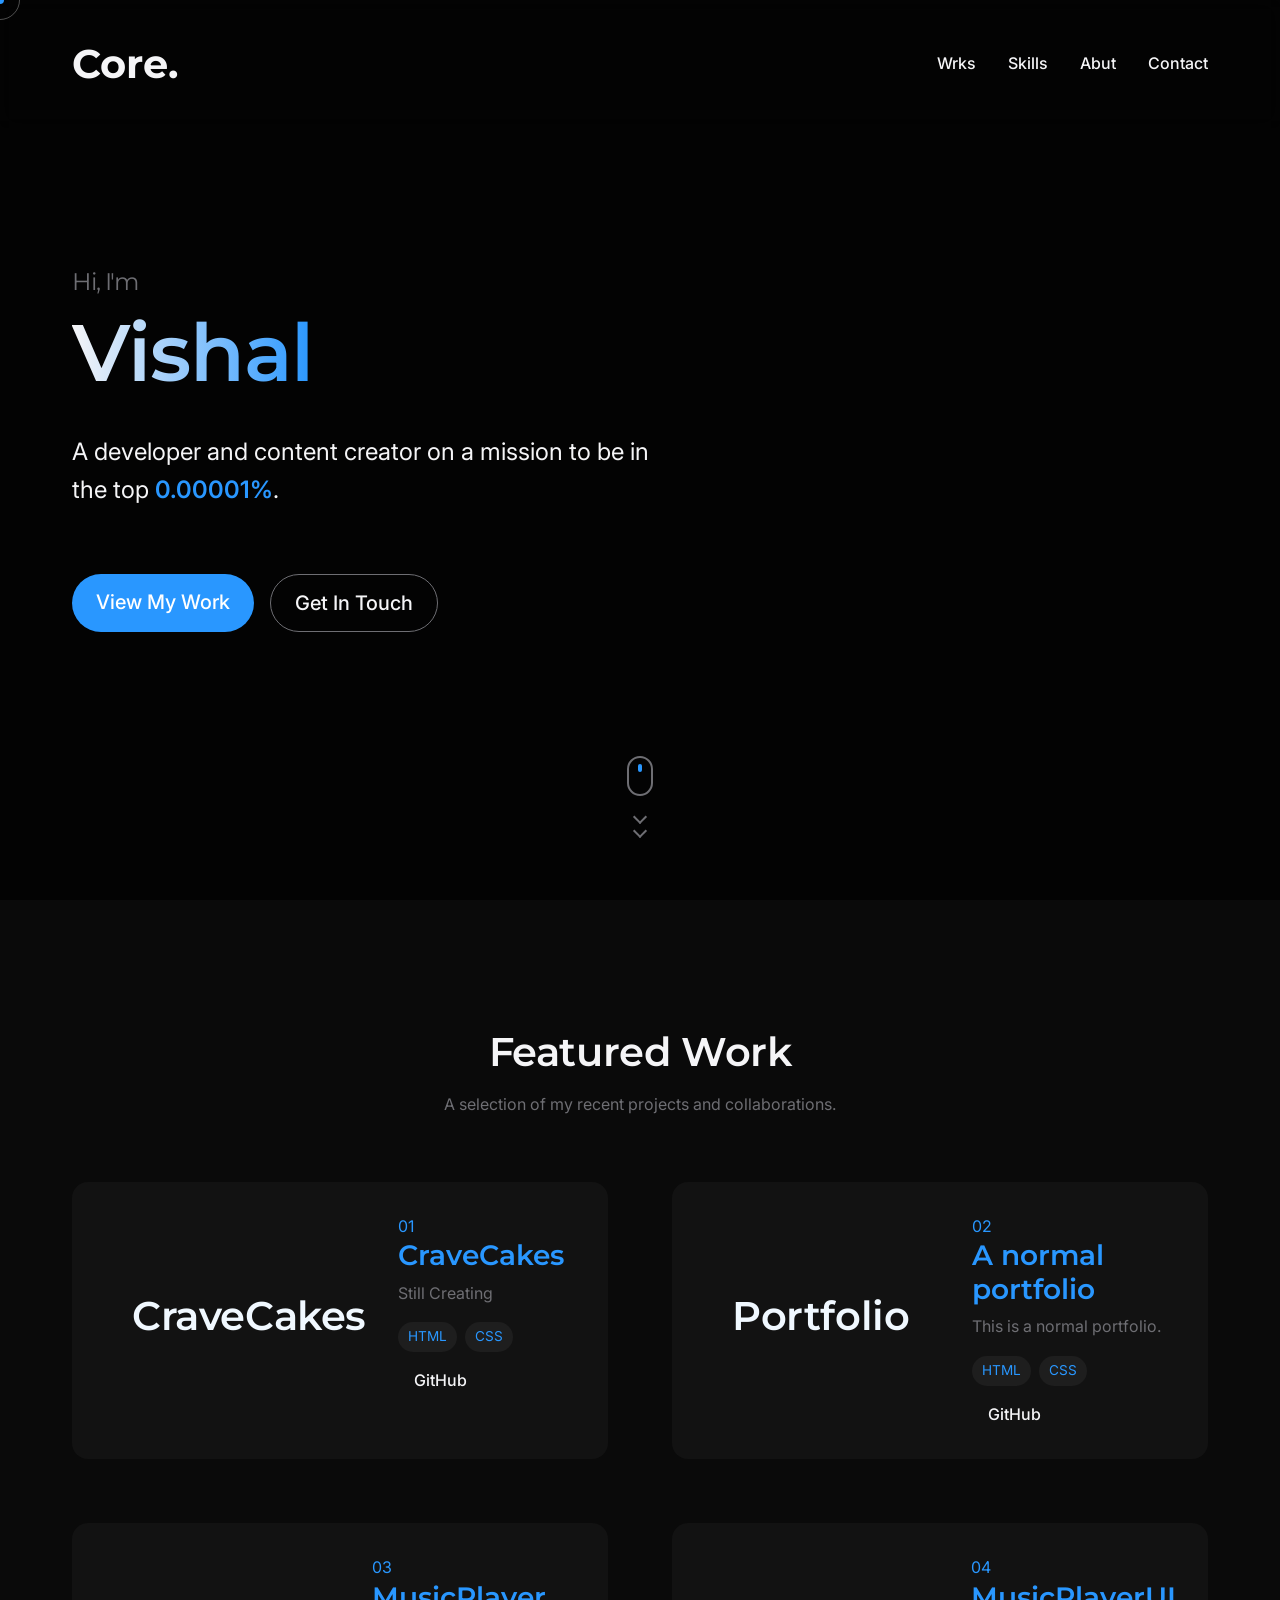
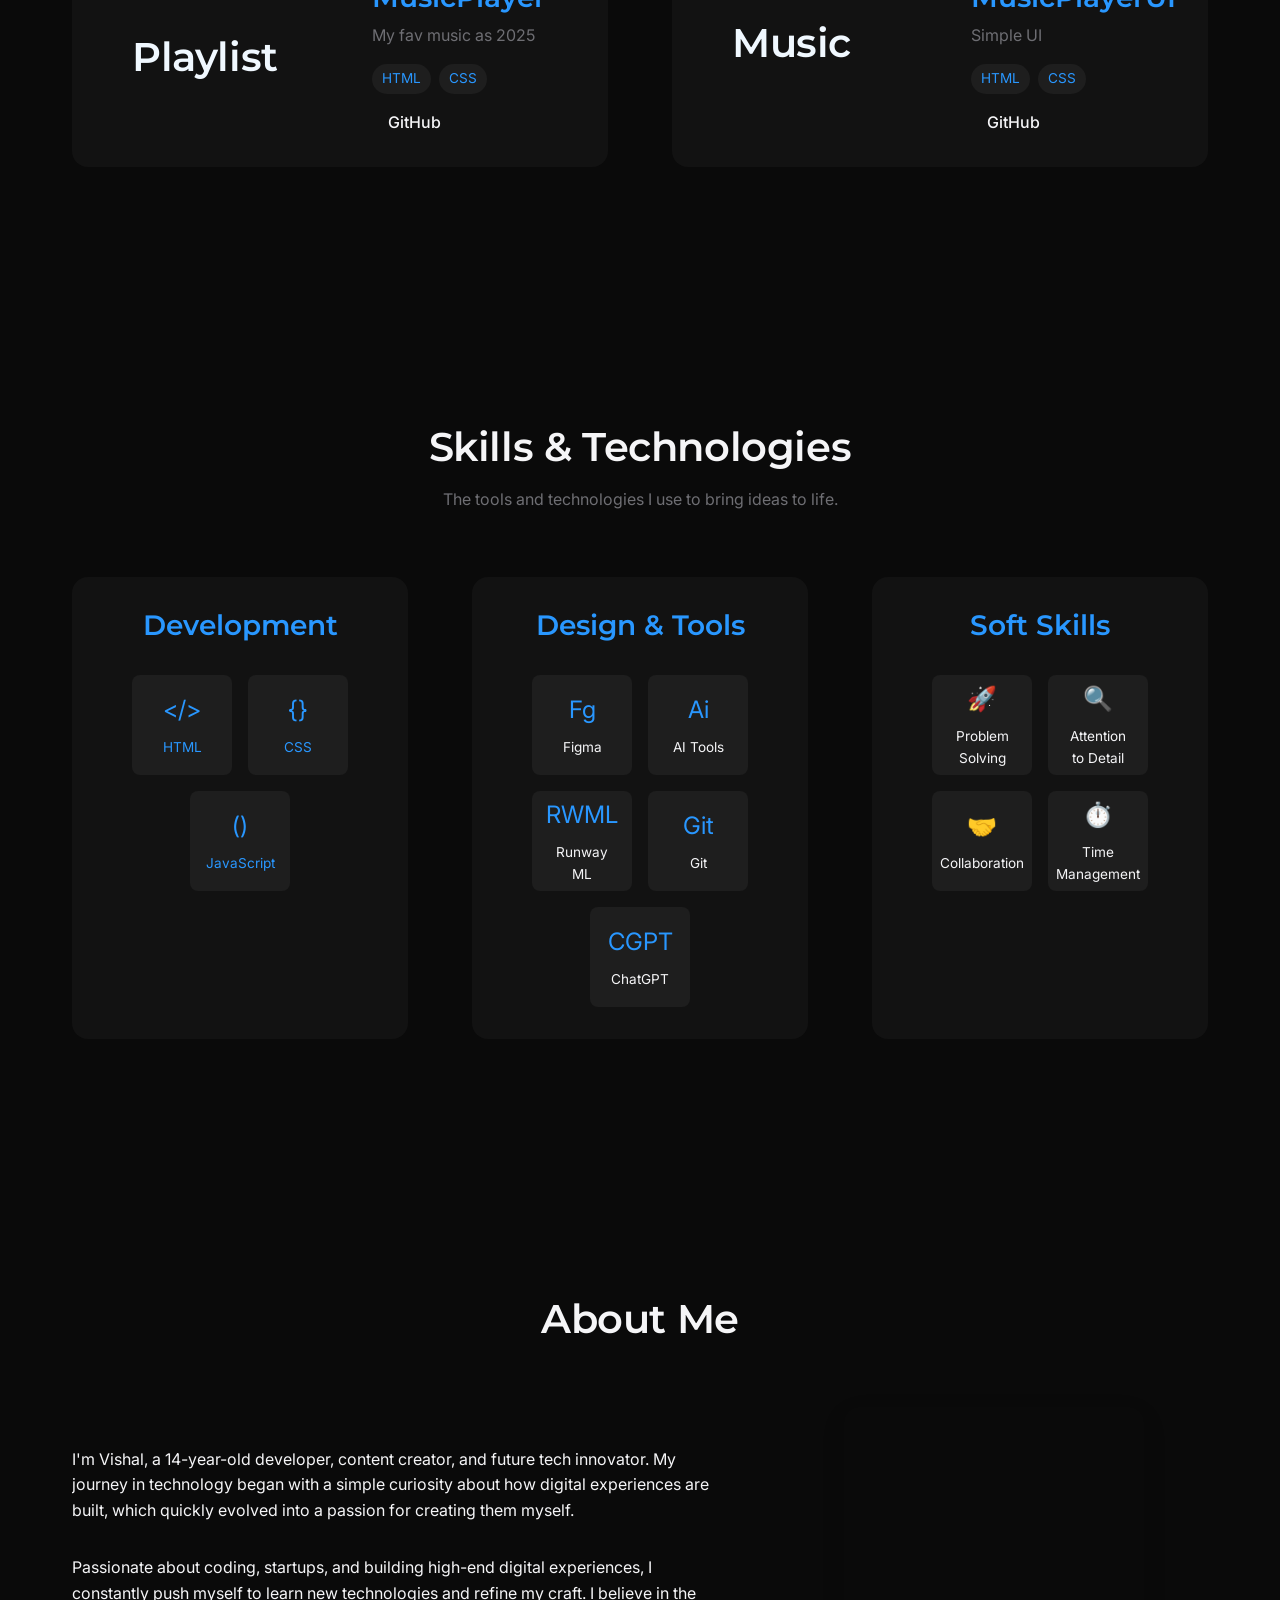
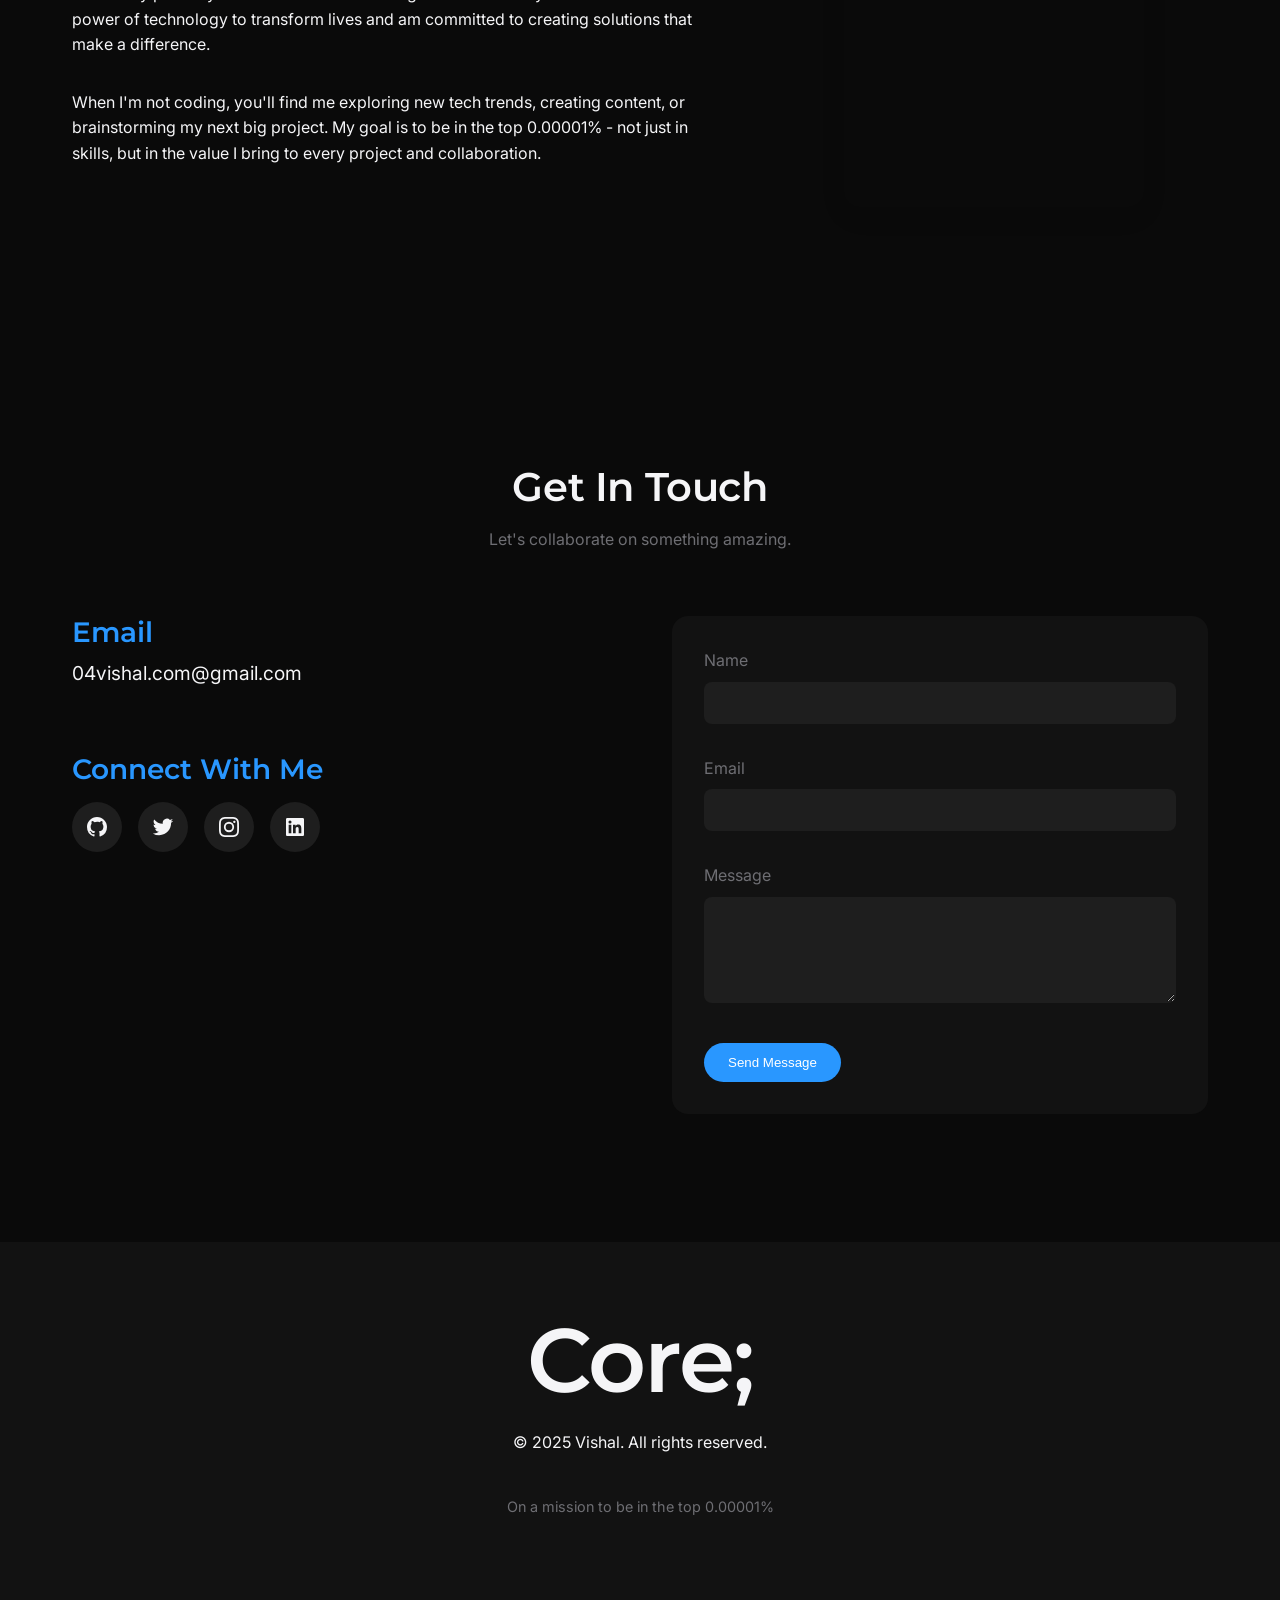
==== index.html @ c6ae05d7 "run it up" ====
<!DOCTYPE html>
<html lang="en">

<head>
    <meta charset="UTF-8">
    <meta name="viewport" content="width=device-width, initial-scale=1.0">
    <title>Vishal's Portfolio</title>
    <meta name="description"
        content="Portfolio of Vishal - Developer and Content Creator on a mission to be in the top 0.00001%">

    <!-- Fonts -->
    <link rel="preconnect" href="https://fonts.googleapis.com">
    <link rel="preconnect" href="https://fonts.gstatic.com" crossorigin>
    <link
        href="https://fonts.googleapis.com/css2?family=Inter:wght@300;400;500;600;700&family=Montserrat:wght@300;400;500;600;700&display=swap"
        rel="stylesheet">
    <!-- CSS -->
    <link rel="stylesheet" href="css/style.css">
    <link rel="stylesheet" href="css/animations.css">
    <!-- Favicon -->
    <link rel="icon" href="favicon.ico">
    <!-- icons -->
    <link href="https://cdn.jsdelivr.net/npm/remixicon@4.5.0/fonts/remixicon.css" rel="stylesheet" />
    <link href="https://cdn.jsdelivr.net/npm/remixicon@4.5.0/fonts/remixicon.css" rel="stylesheet" />
</head>

<body>
    <!-- Custom Cursor -->
    <div class="cursor-outer"></div>
    <div class="cursor-inner"></div>
    <!-- Navigation -->
    <nav class="navbar">
        <div class="container">
            <div class="logo">
                <a href="#hero" style="font-size: 40px;"><i class="ri-honor-of-kings-fill"></i>Core.</a>
            </div>
            <div class="nav-links">
                <ul>
                    <li><a href="#work" class="nav-link"><i class="ri-code-s-slash-line"></i>W<i class="ri-circle-line"></i>rks</a></li>
                    <li><a href="#skills" class="nav-link"><i class="ri-copper-coin-fill"></i>Skills</a></li>
                    <li><a href="#about" class="nav-link">Ab<i class="ri-emotion-happy-fill"></i>ut</a></li>
                    <li><a href="#contact" class="nav-link">Contact<i class="ri-arrow-left-up-line"></i></a></li>
                </ul>
            </div>
            <div class="menu-toggle">
                <div class="bar"></div>
                <div class="bar"></div>
            </div>
        </div>
    </nav>
    <!-- Mobile Menu -->
    <div class="mobile-menu">
        <ul>
            <li><a href="#work" class="mobile-link">Work</a></li>
            <li><a href="#skills" class="mobile-link">Skills</a></li>
            <li><a href="#about" class="mobile-link">About</a></li>
            <li><a href="#contact" class="mobile-link">Contact</a></li>
        </ul>
    </div>
    <main>
        <!-- Hero Section -->
        <section id="hero" class="hero-section">
            <div class="container">
                <div class="hero-content">

                    <h1 class="reveal-text">
                        <span class="greeting">Hi, I'm</span>
                        <span class="name">Vishal</span>
                    </h1>
                    <p class="hero-description reveal-text-delay">
                        A developer and content creator on a mission to be in the top <span
                            class="highlight">0.00001%</span>.
                    </p>
                    <div class="hero-cta reveal-text-delay-2">
                        <a href="#work" class="primary-btn">View My Work</a>
                        <a href="#contact" class="secondary-btn">Get In Touch</a>
                    </div>
                </div>
                <div class="scroll-indicator">
                    <div class="mouse">
                        <div class="wheel"></div>
                    </div>
                    <div class="arrow">
                        <span></span>
                        <span></span>
                    </div>
                </div>
            </div>
        </section>
        <!-- Work Section -->
        <section id="work" class="work-section">
            <div class="container">
                <div class="section-header">
                    <h2 class="reveal-text">Featured Work</h2>
                    <p class="section-description reveal-text-delay">A selection of my recent projects and
                        collaborations.</p>
                </div>
                <div class="projects-grid">
                    <!-- project 1 -->
                    <div class="project-card" data-project="1">
                        <a target="_blank" href="404">
                            <h2 style="align-items: center; margin-top: 110px; margin-left: 60px;color: aliceblue;">
                                CraveCakes</h2>
                            <div class="project-content">
                                <span class="project-number">01</span>
                                <h3 class="project-title">CraveCakes</h3>
                                <p class="project-description">Still Creating</p>
                                <div class="project-tech">
                                    <span>HTML</span>
                                    <span>CSS</span>

                                </div>
                                <div class="project-links">
                                    <a target="_blank" href="https://github.com/SparkCoreV?tab=repositories"
                                        class="project-link">GitHub</a>
                                </div>
                            </div>
                    </div>

                    <!-- Project 2 -->
                    <div class="project-card" data-project="2">
                        <a target="_blank" href="https://sparkcorev.github.io/">
                            <h2 style="align-items: center; margin-top: 110px; margin-left: 60px;color: aliceblue;">
                                Portfolio</h2>
                            <div class="project-content">
                                <span class="project-number">02</span>
                                <h3 class="project-title">A normal portfolio</h3>
                                <p class="project-description">This is a normal portfolio.</p>
                                <div class="project-tech">
                                    <span>HTML</span>
                                    <span>CSS</span>
                                </div>
                                <div class="project-links">
                                    <a target="_blank" href="https://github.com/SparkCoreV?tab=repositories"
                                        class="project-link">GitHub</a>
                                </div>
                            </div>
                    </div>

                    </a>
                    <!-- Project 3 -->

                    <div class="project-card" data-project="3">
                        <a target="_blank" href="https://sparkcorev.github.io/Playlist">
                            <h2 style="align-items: center; margin-top: 110px; margin-left: 60px;color: aliceblue;">
                                Playlist</h2>
                            <div class="project-content">
                                <span class="project-number">03</span>
                                <h3 class="project-title">MusicPlayer</h3>
                                <p class="project-description">My fav music as 2025</p>
                                <div class="project-tech">
                                    <span>HTML</span>
                                    <span>CSS</span>

                                </div>
                                <div class="project-links">
                                    <a target="_blank" href="https://github.com/SparkCoreV?tab=repositories"
                                        class="project-link">GitHub</a>
                                </div>
                            </div>
                    </div>
                    <!-- project 4 -->
                    <div class="project-card" data-project="4">
                        <a target="_blank" href="https://sparkcorev.github.io/playerUI/">
                            <h2 style="align-items: center; margin-top:96px; margin-left: 60px; color: aliceblue;">Music
                            </h2>

                            <div class="project-content">
                                <span class="project-number">04</span>
                                <h3 class="project-title">MusicPlayerUI</h3>
                                <p class="project-description">Simple UI</p>
                                <div class="project-tech">
                                    <span>HTML</span>
                                    <span>CSS</span>
                                </div>
                                <div class="project-links">
                                    <a target="_blank" href="https://github.com/SparkCoreV?tab=repositories"
                                        class="project-link">GitHub</a>
                                </div>
                            </div>
                    </div>

                    </a>

                </div>
            </div>
            </div>
        </section>
        <!-- Skills Section -->
        <section id="skills" class="skills-section">
            <div class="container">
                <div class="section-header">
                    <h2 class="reveal-text">Skills & Technologies</h2>
                    <p class="section-description reveal-text-delay">The tools and technologies I use to bring ideas to
                        life.</p>
                </div>
                <div class="skills-grid">
                    <div class="skill-category">
                        <h3>Development</h3>
                        <div class="skill-badges">
                            <a href="">
                                <div class="skill-badge">
                                    <span class="skill-icon">&#60;/&#62;</span>
                                    <span class="skill-name">HTML</span>
                                </div>
                            </a>
                            <a href="">
                                <div class="skill-badge">
                                    <span class="skill-icon">{}</span>
                                    <span class="skill-name">CSS</span>
                                </div>

                            </a>
                            <a href="">
                                <div class="skill-badge">
                                    <span class="skill-icon">()</span>
                                    <span class="skill-name">JavaScript</span>
                                </div>

                            </a>
                        </div>
                    </div>
                    <div class="skill-category">
                        <h3>Design & Tools</h3>
                        <div class="skill-badges">
                            <div class="skill-badge">
                                <span class="skill-icon">Fg</span>
                                <span class="skill-name">Figma</span>
                            </div>
                            <div class="skill-badge">
                                <span class="skill-icon">Ai</span>
                                <span class="skill-name">AI Tools</span>
                            </div>
                            <div class="skill-badge">
                                <span class="skill-icon">RWML</span>
                                <span class="skill-name">Runway ML</span>
                            </div>
                            <div class="skill-badge">
                                <span class="skill-icon">Git</span>
                                <span class="skill-name">Git</span>
                            </div>
                            <div class="skill-badge">
                                <span class="skill-icon">CGPT</span>
                                <span class="skill-name">ChatGPT</span>
                            </div>
                        </div>
                    </div>
                    <div class="skill-category">
                        <h3>Soft Skills</h3>
                        <div class="skill-badges">
                            <div class="skill-badge">
                                <span class="skill-icon">🚀</span>
                                <span class="skill-name">Problem Solving</span>
                            </div>
                            <div class="skill-badge">
                                <span class="skill-icon">🔍</span>
                                <span class="skill-name">Attention to Detail</span>
                            </div>
                            <div class="skill-badge">
                                <span class="skill-icon">🤝</span>
                                <span class="skill-name">Collaboration</span>
                            </div>
                            <div class="skill-badge">
                                <span class="skill-icon">⏱️</span>
                                <span class="skill-name">Time Management</span>
                            </div>
                        </div>
                    </div>
                </div>
            </div>
        </section>
        <!-- About Section -->
        <section id="about" class="about-section">
            <div class="container">
                <div class="section-header">
                    <h2 class="reveal-text">About Me</h2>
                </div>
                <div class="about-content">
                    <div class="about-text">

                        <p class="reveal-text-delay">
                            I'm Vishal, a 14-year-old developer, content creator, and future tech innovator. My journey
                            in technology began with a simple curiosity about how digital experiences are built, which
                            quickly evolved into a passion for creating them myself.
                        </p>
                        <p class="reveal-text-delay-2">
                            Passionate about coding, startups, and building high-end digital experiences, I constantly
                            push myself to learn new technologies and refine my craft. I believe in the power of
                            technology to transform lives and am committed to creating solutions that make a difference.
                        </p>
                        <p class="reveal-text-delay-3">
                            When I'm not coding, you'll find me exploring new tech trends, creating content, or
                            brainstorming my next big project. My goal is to be in the top 0.00001% - not just in
                            skills, but in the value I bring to every project and collaboration.
                        </p>
                    </div>
                    <div class="about-image">
                        <div class="image-frame">
                            <img src="" alt="">
                        </div>
                    </div>
                </div>
            </div>
        </section>
        <!-- Contact Section -->
        <section id="contact" class="contact-section">
            <div class="container">
                <div class="section-header">
                    <h2 class="reveal-text">Get In Touch</h2>
                    <p class="section-description reveal-text-delay">Let's collaborate on something amazing.</p>
                </div>

                <div class="contact-content">
                    <div class="contact-info">
                        <div class="contact-item reveal-text-delay">
                            <h3>Email</h3>
                            <a href="mailto:04vishal.com@gmail.com" class="contact-link">04vishal.com@gmail.com</a>
                        </div>
                        <div class="social-links">
                            <h3 class="reveal-text-delay">Connect With Me</h3>

                            <div class="social-icons reveal-text-delay-2">
                                <a href="https://github.com/SparkCoreV" class="social-icon" target="_blank"
                                    rel="noopener noreferrer">
                                    <svg xmlns="http://www.w3.org/2000/svg" viewBox="0 0 24 24" width="24" height="24">
                                        <path fill="none" d="M0 0h24v24H0z" />
                                        <path
                                            d="M12 2C6.475 2 2 6.475 2 12a9.994 9.994 0 0 0 6.838 9.488c.5.087.687-.213.687-.476 0-.237-.013-1.024-.013-1.862-2.512.463-3.162-.612-3.362-1.175-.113-.288-.6-1.175-1.025-1.413-.35-.187-.85-.65-.013-.662.788-.013 1.35.725 1.538 1.025.9 1.512 2.338 1.087 2.912.825.088-.65.35-1.087.638-1.337-2.225-.25-4.55-1.113-4.55-4.938 0-1.088.387-1.987 1.025-2.688-.1-.25-.45-1.275.1-2.65 0 0 .837-.262 2.75 1.026a9.28 9.28 0 0 1 2.5-.338c.85 0 1.7.112 2.5.337 1.912-1.3 2.75-1.024 2.75-1.024.55 1.375.2 2.4.1 2.65.637.7 1.025 1.587 1.025 2.687 0 3.838-2.337 4.688-4.562 4.938.362.312.675.912.675 1.85 0 1.337-.013 2.412-.013 2.75 0 .262.188.574.688.474A10.016 10.016 0 0 0 22 12c0-5.525-4.475-10-10-10z" />
                                    </svg>
                                </a>
                                <a href="https://twitter.com/VISHAL_45x" class="social-icon" target="_blank"
                                    rel="noopener noreferrer">
                                    <svg xmlns="http://www.w3.org/2000/svg" viewBox="0 0 24 24" width="24" height="24">
                                        <path fill="none" d="M0 0h24v24H0z" />
                                        <path
                                            d="M22.162 5.656a8.384 8.384 0 0 1-2.402.658A4.196 4.196 0 0 0 21.6 4c-.82.488-1.719.83-2.656 1.015a4.182 4.182 0 0 0-7.126 3.814 11.874 11.874 0 0 1-8.62-4.37 4.168 4.168 0 0 0-.566 2.103c0 1.45.738 2.731 1.86 3.481a4.168 4.168 0 0 1-1.894-.523v.052a4.185 4.185 0 0 0 3.355 4.101 4.21 4.21 0 0 1-1.89.072A4.185 4.185 0 0 0 7.97 16.65a8.394 8.394 0 0 1-6.191 1.732 11.83 11.83 0 0 0 6.41 1.88c7.693 0 11.9-6.373 11.9-11.9 0-.18-.005-.362-.013-.54a8.496 8.496 0 0 0 2.087-2.165z" />
                                    </svg>
                                </a>
                                <a href="https://instagram.com/..." class="social-icon" target="_blank"
                                    rel="noopener noreferrer">
                                    <svg xmlns="http://www.w3.org/2000/svg" viewBox="0 0 24 24" width="24" height="24">
                                        <path fill="none" d="M0 0h24v24H0z" />
                                        <path
                                            d="M12 2c2.717 0 3.056.01 4.122.06 1.065.05 1.79.217 2.428.465.66.254 1.216.598 1.772 1.153a4.908 4.908 0 0 1 1.153 1.772c.247.637.415 1.363.465 2.428.047 1.066.06 1.405.06 4.122 0 2.717-.01 3.056-.06 4.122-.05 1.065-.218 1.79-.465 2.428a4.883 4.883 0 0 1-1.153 1.772 4.915 4.915 0 0 1-1.772 1.153c-.637.247-1.363.415-2.428.465-1.066.047-1.405.06-4.122.06-2.717 0-3.056-.01-4.122-.06-1.065-.05-1.79-.218-2.428-.465a4.89 4.89 0 0 1-1.772-1.153 4.904 4.904 0 0 1-1.153-1.772c-.248-.637-.415-1.363-.465-2.428C2.013 15.056 2 14.717 2 12c0-2.717.01-3.056.06-4.122.05-1.066.217-1.79.465-2.428a4.88 4.88 0 0 1 1.153-1.772A4.897 4.897 0 0 1 5.45 2.525c.638-.248 1.362-.415 2.428-.465C8.944 2.013 9.283 2 12 2zm0 1.802c-2.67 0-2.986.01-4.04.059-.976.045-1.505.207-1.858.344-.466.182-.8.398-1.15.748-.35.35-.566.683-.748 1.15-.137.353-.3.882-.344 1.857-.048 1.055-.058 1.37-.058 4.04 0 2.67.01 2.986.058 4.04.045.976.207 1.504.344 1.857.182.466.399.8.748 1.15.35.35.684.566 1.15.748.353.137.882.3 1.857.344 1.054.048 1.37.058 4.04.058 2.67 0 2.987-.01 4.04-.058.976-.045 1.505-.207 1.858-.344.466-.182.8-.398 1.15-.748.35-.35.566-.683.748-1.15.137-.353.3-.882.344-1.857.048-1.055.058-1.37.058-4.04 0-2.67-.01-2.986-.058-4.04-.045-.976-.207-1.505-.344-1.858a3.097 3.097 0 0 0-.748-1.15 3.098 3.098 0 0 0-1.15-.748c-.353-.137-.882-.3-1.857-.344-1.054-.048-1.37-.058-4.04-.058zm0 3.063a5.135 5.135 0 1 1 0 10.27 5.135 5.135 0 0 1 0-10.27zm0 8.468a3.333 3.333 0 1 0 0-6.666 3.333 3.333 0 0 0 0 6.666zm6.538-8.469a1.2 1.2 0 1 1-2.4 0 1.2 1.2 0 0 1 2.4 0z" />
                                    </svg>
                                </a>
                                <a href="https://linkedin.com/in/sparkcorev" class="social-icon" target="_blank"
                                    rel="noopener noreferrer">
                                    <svg xmlns="http://www.w3.org/2000/svg" viewBox="0 0 24 24" width="24" height="24">
                                        <path fill="none" d="M0 0h24v24H0z" />
                                        <path
                                            d="M18.335 18.339H15.67v-4.177c0-.996-.02-2.278-1.39-2.278-1.389 0-1.601 1.084-1.601 2.205v4.25h-2.666V9.75h2.56v1.17h.035c.358-.674 1.228-1.387 2.528-1.387 2.7 0 3.2 1.778 3.2 4.091v4.715zM7.003 8.575a1.546 1.546 0 0 1-1.548-1.549 1.548 1.548 0 1 1 1.547 1.549zm1.336 9.764H5.666V9.75H8.34v8.589zM19.67 3H4.329C3.593 3 3 3.58 3 4.297v15.406C3 20.42 3.594 21 4.328 21h15.338C20.4 21 21 20.42 21 19.703V4.297C21 3.58 20.4 3 19.666 3h.003z" />
                                    </svg>
                                    
                                    
                                </a>
                            </div>
                        </div>
                    </div>

                    <div class="contact-form-container">
                        <form class="contact-form reveal-text-delay-2">
                            <div class="form-group">
                                <label for="name">Name</label>
                                <input type="text" id="name" name="name" required>
                            </div>
                            <div class="form-group">
                                <label for="email">Email</label>
                                <input type="email" id="email" name="email" required>
                            </div>
                            <div class="form-group">
                                <label for="message">Message</label>
                                <textarea id="message" name="message" rows="5" required></textarea>
                            </div>
                            <button type="submit" class="submit-btn">Send Message</button>
                        </form>
                    </div>
                </div>
            </div>
        </section>
    </main>
    <footer class="footer">
        <h1 style="font-size: 90px; text-align: center;">Core;<i class="ri-terminal-box-fill"></i></h1>
        <div class="container">
            <div class="footer-content">
                <p>&copy; 2025 Vishal. All rights reserved.</p>
                <p class="footer-tagline">On a mission to be in the top 0.00001%</p>
            </div>
        </div>
    </footer>
    <!-- JavaScript -->
    <script src="js/cursor.js"></script>
    <script src="js/main.js"></script>
</body>

</html>
---- css/style.css ----
:root {
    /* Colors */
    --color-background: #0a0a0a;
    --color-surface: #121212;
    --color-surface-variant: #1e1e1e;
    --color-primary: #f5f5f7;
    --color-secondary: #6e6e73;
    --color-accent: #2997ff;
    --color-accent-variant: #147ce5;
    --color-success: #28cd41;
    --color-error: #ff453a;

    /* Typography */
    --font-primary: 'Inter', -apple-system, BlinkMacSystemFont, 'Segoe UI', Roboto, sans-serif;
    --font-secondary: 'Montserrat', -apple-system, BlinkMacSystemFont, 'Segoe UI', Roboto, sans-serif;

    /* Spacing */
    --spacing-xs: 0.5rem;
    --spacing-sm: 1rem;
    --spacing-md: 2rem;
    --spacing-lg: 4rem;
    --spacing-xl: 8rem;

    /* Border Radius */
    --radius-sm: 4px;
    --radius-md: 8px;
    --radius-lg: 16px;
    --radius-full: 9999px;

    /* Transitions */
    --transition-fast: 0.2s ease;
    --transition-normal: 0.3s ease;
    --transition-slow: 0.5s ease;

    /* Shadows */
    --shadow-sm: 0 2px 8px rgba(0, 0, 0, 0.1);
    --shadow-md: 0 4px 16px rgba(0, 0, 0, 0.1);
    --shadow-lg: 0 8px 24px rgba(0, 0, 0, 0.1);

    /* Z-index layers */
    --z-navbar: 100;
    --z-mobile-menu: 90;
    --z-cursor: 1000;
}

/* Reset & Base Styles */
*,
*::before,
*::after {
    box-sizing: border-box;
    margin: 0;
    padding: 0;
}

html {
    font-size: 16px;
    scroll-behavior: smooth;
    scrollbar-width: thin;
    scrollbar-color: var(--color-secondary) var(--color-background);
}

body {
    font-family: var(--font-primary);
    background-color: var(--color-background);
    color: var(--color-primary);
    line-height: 1.6;
    overflow-x: hidden;
    cursor: none;
    /* Hide default cursor for custom cursor */
}

/* For browsers that support it */
::-webkit-scrollbar {
    width: 8px;
}

::-webkit-scrollbar-track {
    background: var(--color-background);
}

::-webkit-scrollbar-thumb {
    background: var(--color-secondary);
    border-radius: var(--radius-full);
}

::-webkit-scrollbar-thumb:hover {
    background: var(--color-accent);
}

/* Typography */
h1,
h2,
h3,
h4,
h5,
h6 {
    font-family: var(--font-secondary);
    font-weight: 600;
    line-height: 1.2;
    margin-bottom: var(--spacing-sm);
}

h1 {
    font-size: 3.5rem;
    letter-spacing: -0.02em;
}

h2 {
    font-size: 2.5rem;
    letter-spacing: -0.01em;
}

h3 {
    font-size: 1.75rem;
}

p {
    margin-bottom: var(--spacing-md);
}

a {
    color: var(--color-accent);
    text-decoration: none;
    transition: color var(--transition-fast);
}

a:hover {
    color: var(--color-accent-variant);
}

/* Container */
.container {
    width: 100%;
    max-width: 1200px;
    margin: 0 auto;
    padding: 0 var(--spacing-md);
}

/* Custom Cursor */
.cursor-outer,
.cursor-inner {
    position: fixed;
    border-radius: 50%;
    pointer-events: none;
    transform: translate(-50%, -50%);
    z-index: var(--z-cursor);
    transition: width 0.2s, height 0.2s, background-color 0.2s;
}

.cursor-outer {
    width: 40px;
    height: 40px;
    border: 1px solid rgba(255, 255, 255, 0.3);
    transition: transform 0.1s;
}

.cursor-inner {
    width: 8px;
    height: 8px;
    background-color: var(--color-accent);
    transition: transform 0.1s, width 0.2s, height 0.2s;
}

/* Cursor hover state */
.cursor-hover .cursor-outer {
    width: 60px;
    height: 60px;
    border-color: var(--color-accent);
    background-color: rgba(41, 151, 255, 0.1);
}

.cursor-hover .cursor-inner {
    width: 12px;
    height: 12px;
}

/* Navigation */
.navbar {
    position: fixed;
    top: 0;
    left: 0;
    width: 100%;
    padding: var(--spacing-md) 0;
    z-index: var(--z-navbar);
    transition: background-color var(--transition-normal), padding var(--transition-normal);
    backdrop-filter: blur(10px);
    -webkit-backdrop-filter: blur(10px);
}

.navbar.scrolled {
    background-color: rgba(10, 10, 10, 0.8);
    padding: var(--spacing-sm) 0;
}

.navbar .container {
    display: flex;
    justify-content: space-between;
    align-items: center;
}

.logo a {
    font-family: var(--font-secondary);
    font-size: 2rem;
    font-weight: 700;
    color: var(--color-primary);
}

.nav-links ul {
    display: flex;
    list-style: none;
    gap: var(--spacing-md);
}

.nav-link {
    color: var(--color-primary);
    font-weight: 500;
    position: relative;
    padding: 0.5rem 0;
}

.nav-link::after {
    content: '';
    position: absolute;
    bottom: 0;
    left: 0;
    width: 0;
    height: 2px;
    background-color: var(--color-accent);
    transition: width var(--transition-normal);
}

.nav-link:hover::after,
.nav-link.active::after {
    width: 100%;
}

.menu-toggle {
    display: none;
    flex-direction: column;
    gap: 6px;
    cursor: pointer;
}

.menu-toggle .bar {
    width: 28px;
    height: 2px;
    background-color: var(--color-primary);
    transition: transform var(--transition-normal), opacity var(--transition-normal);
}

.mobile-menu {
    position: fixed;
    top: 0;
    left: 0;
    width: 100%;
    height: 100vh;
    background-color: var(--color-surface);
    z-index: var(--z-mobile-menu);
    display: flex;
    justify-content: center;
    align-items: center;
    transform: translateY(-100%);
    transition: transform var(--transition-normal);
}

.mobile-menu.active {
    transform: translateY(0);
}

.mobile-menu ul {
    list-style: none;
    text-align: center;
}

.mobile-menu li {
    margin-bottom: var(--spacing-md);
}

.mobile-link {
    font-size: 2rem;
    font-weight: 600;
    color: var(--color-primary);
    transition: color var(--transition-normal);
}

.mobile-link:hover {
    color: var(--color-accent);
}

/* Hero Section */
.hero-section {
    min-height: 100vh;
    display: flex;
    align-items: center;
    position: relative;
    background-color: #030303;
    /* padding: var(--spacing-xl) 0; */
}

.hero-content {
    max-width: 900px;

}

.hero-content h1 {
    margin-bottom: var(--spacing-md);
}

.greeting {
    display: block;
    font-size: 1.5rem;
    font-weight: 400;
    color: var(--color-secondary);
    margin-bottom: var(--spacing-xs);
}

.name {
    font-size: 5rem;
    background: linear-gradient(90deg, var(--color-primary) 0%, var(--color-accent) 100%);
    -webkit-background-clip: text;
    -webkit-text-fill-color: transparent;
    background-clip: text;
    text-emphasis-color: transparent;
}

.hero-description {
    font-size: 1.5rem;
    max-width: 600px;
    margin-bottom: var(--spacing-lg);
}

.highlight {
    color: var(--color-accent);
    font-weight: 600;
}

.hero-cta {
    display: flex;
    gap: var(--spacing-sm);
}

.primary-btn,
.secondary-btn {
    padding: 0.75rem 1.5rem;
    border-radius: var(--radius-full);
    font-weight: 500;
    transition: all var(--transition-normal);
}

.primary-btn {
    background-color: var(--color-accent);
    color: #fff;
}

.primary-btn:hover {
    background-color: var(--color-accent-variant);
    color: #fff;
    transform: translateY(-2px);
    box-shadow: 0 4px 12px rgba(41, 151, 255, 0.3);
}

.secondary-btn {
    background-color: transparent;
    color: var(--color-primary);
    border: 1px solid var(--color-secondary);
}

.secondary-btn:hover {
    border-color: var(--color-accent);
    color: var(--color-accent);
    transform: translateY(-2px);
}

.scroll-indicator {
    position: absolute;
    bottom: var(--spacing-lg);
    left: 50%;
    transform: translateX(-50%);
    display: flex;
    flex-direction: column;
    align-items: center;
    gap: var(--spacing-sm);
}

.mouse {
    width: 26px;
    height: 40px;
    border: 2px solid var(--color-secondary);
    border-radius: var(--radius-full);
    position: relative;
}

.wheel {
    width: 4px;
    height: 8px;
    background-color: var(--color-accent);
    border-radius: var(--radius-full);
    position: absolute;
    top: 6px;
    left: 50%;
    transform: translateX(-50%);
    animation: scroll 1.5s infinite;
}

.arrow {
    display: flex;
    flex-direction: column;
    align-items: center;
    gap: 4px;
}

.arrow span {
    display: block;
    width: 10px;
    height: 10px;
    border-bottom: 2px solid var(--color-secondary);
    border-right: 2px solid var(--color-secondary);
    transform: rotate(45deg);
    animation: arrow 1.5s infinite;
}

.arrow span:nth-child(2) {
    animation-delay: 0.2s;
}

@keyframes scroll {
    0% {
        opacity: 1;
        transform: translateX(-50%) translateY(0);
    }

    100% {
        opacity: 0;
        transform: translateX(-50%) translateY(15px);
    }
}

@keyframes arrow {
    0% {
        opacity: 0;
    }

    50% {
        opacity: 1;
    }

    100% {
        opacity: 0;
    }
}

/* Section Styles */
section {
    padding: var(--spacing-xl) 0;
}

.section-header {
    text-align: center;
    margin-bottom: var(--spacing-lg);
}

.section-description {
    color: var(--color-secondary);
    max-width: 600px;
    margin: 0 auto;
}

/* Work Section */
.projects-grid {
    display: grid;
    grid-template-columns: 1fr;
    gap: var(--spacing-lg);
}

.project-card {
    background-color: var(--color-surface);
    border-radius: var(--radius-lg);
    overflow: hidden;
    display: grid;
    grid-template-columns: 1fr;
    transition: transform var(--transition-normal), box-shadow var(--transition-normal);
}

.project-card:hover {
    transform: translateY(-8px);
    box-shadow: var(--shadow-lg);
}

.project-content {
    padding: var(--spacing-md);
}

.project-title {
    margin-bottom: var(--spacing-xs);
}

.project-description {
    color: var(--color-secondary);
    margin-bottom: var(--spacing-sm);
}

.project-tech {
    display: flex;
    flex-wrap: wrap;
    gap: 8px;
    margin-bottom: var(--spacing-sm);
}

.project-tech span {
    background-color: var(--color-surface-variant);
    color: var(--color-accent);
    padding: 4px 10px;
    border-radius: var(--radius-full);
    font-size: 0.85rem;
}

.project-links {
    display: flex;
    gap: var(--spacing-sm);
}

.project-link {
    color: var(--color-primary);
    font-weight: 500;
    position: relative;
}

.project-link::after {
    content: '';
    position: absolute;
    bottom: -2px;
    left: 0;
    width: 0;
    height: 1px;
    background-color: var(--color-accent);
    transition: width var(--transition-normal);
}

.project-link:hover::after {
    width: 100%;
}

.project-image {
    width: 100%;
    height: 250px;
    overflow: hidden;
}

.image-placeholder {
    width: 100%;
    height: 100%;
    background-color: var(--color-surface-variant);
    background-image: linear-gradient(45deg, var(--color-surface) 25%, transparent 25%, transparent 75%, var(--color-surface) 75%, var(--color-surface)),
        linear-gradient(45deg, var(--color-surface) 25%, transparent 25%, transparent 75%, var(--color-surface) 75%, var(--color-surface));
    background-size: 20px 20px;
    background-position: 0 0, 10px 10px;
}

/* Skills Section */
.skills-grid {
    display: grid;
    grid-template-columns: repeat(auto-fit, minmax(300px, 1fr));
    gap: var(--spacing-lg);
}

.skill-category {
    background-color: var(--color-surface);
    border-radius: var(--radius-lg);
    padding: var(--spacing-md);
    transition: transform var(--transition-normal);
}

.skill-category:hover {
    transform: translateY(-5px);
}

.skill-category h3 {
    margin-bottom: var(--spacing-md);
    color: var(--color-accent);
    text-align: center;
}

.skill-badges {
    display: flex;
    flex-wrap: wrap;
    gap: var(--spacing-sm);
    justify-content: center;
}

.skill-badge {
    display: flex;
    flex-direction: column;
    align-items: center;
    gap: 8px;
    padding: var(--spacing-sm);
    border-radius: var(--radius-md);
    background-color: var(--color-surface-variant);
    transition: transform var(--transition-fast), background-color var(--transition-fast);
    width: 100px;
    height: 100px;
    justify-content: center;
}

.skill-badge:hover {
    transform: translateY(-3px);
    background-color: rgba(41, 151, 255, 0.1);
}

.skill-icon {
    font-size: 1.5rem;
    color: var(--color-accent);
}

.skill-name {
    font-size: 0.85rem;
    text-align: center;
}

/* About Section */
.about-content {
    display: grid;
    grid-template-columns: 3fr 2fr;
    gap: var(--spacing-lg);
    align-items: center;
}

.about-text p:last-child {
    margin-bottom: 0;
}

.about-image {
    display: flex;
    justify-content: center;
}

.image-frame {
    width: 300px;
    height: 400px;
    border-radius: var(--radius-lg);
    overflow: hidden;
    position: relative;
    box-shadow: var(--shadow-lg);
}

/* Contact Section */
.contact-content {
    display: grid;
    grid-template-columns: 1fr 1fr;
    gap: var(--spacing-lg);
}

.contact-item {
    margin-bottom: var(--spacing-lg);
}

.contact-item h3 {
    margin-bottom: var(--spacing-xs);
    color: var(--color-accent);
}

.contact-link {
    color: var(--color-primary);
    font-size: 1.2rem;
}

.social-links h3 {
    margin-bottom: var(--spacing-sm);
    color: var(--color-accent);
}

.social-icons {
    display: flex;
    gap: var(--spacing-sm);
}

.social-icon {
    display: flex;
    align-items: center;
    justify-content: center;
    width: 50px;
    height: 50px;
    border-radius: 50%;
    background-color: var(--color-surface-variant);
    transition: all var(--transition-normal);
}

.social-icon svg {
    width: 24px;
    height: 24px;
    fill: var(--color-primary);
    transition: fill var(--transition-normal);
}

.social-icon:hover {
    background-color: var(--color-accent);
    transform: translateY(-5px);
    box-shadow: 0 5px 15px rgba(41, 151, 255, 0.3);
}

.social-icon:hover svg {
    fill: #fff;
}

.contact-form {
    background-color: var(--color-surface);
    padding: var(--spacing-md);
    border-radius: var(--radius-lg);
}

.form-group {
    margin-bottom: var(--spacing-md);
}

.form-group label {
    display: block;
    margin-bottom: var(--spacing-xs);
    color: var(--color-secondary);
}

.form-group input,
.form-group textarea {
    width: 100%;
    padding: 12px;
    background-color: var(--color-surface-variant);
    border: 1px solid transparent;
    border-radius: var(--radius-md);
    color: var(--color-primary);
    font-family: var(--font-primary);
    transition: border-color var(--transition-fast);
}

.form-group input:focus,
.form-group textarea:focus {
    outline: none;
    border-color: var(--color-accent);
}

.submit-btn {
    background-color: var(--color-accent);
    color: #fff;
    border: none;
    padding: 12px 24px;
    border-radius: var(--radius-full);
    font-weight: 500;
    cursor: pointer;
    transition: all var(--transition-normal);
}

.submit-btn:hover {
    background-color: var(--color-accent-variant);
    transform: translateY(-2px);
    box-shadow: 0 4px 12px rgba(41, 151, 255, 0.3);
}

/* Footer */
.footer {
    padding: var(--spacing-lg) 0;
    background-color: var(--color-surface);
    text-align: center;
}

.footer-content {
    display: flex;
    flex-direction: column;
    gap: var(--spacing-xs);
}

.footer-tagline {
    color: var(--color-secondary);
    font-size: 0.9rem;
}

/* Responsive Styles */
@media (min-width: 768px) {
    .projects-grid {
        grid-template-columns: repeat(2, 1fr);
    }

    .project-card {
        grid-template-columns: 1fr 1fr;
    }

    .project-card:nth-child(even) .project-content {
        order: 2;
    }

    .project-image {
        height: 100%;
    }
}

@media (max-width: 991px) {
    h1 {
        font-size: 3rem;
    }

    .name {
        font-size: 4rem;
    }

    .about-content,
    .contact-content {
        grid-template-columns: 1fr;
    }

    .about-image {
        order: -1;
        margin-bottom: var(--spacing-md);
    }
}

@media (max-width: 767px) {
    html {
        font-size: 14px;
    }

    .nav-links {
        display: none;
    }

    .menu-toggle {
        display: flex;
    }

    .menu-toggle.active .bar:nth-child(1) {
        transform: translateY(8px) rotate(45deg);
    }

    .menu-toggle.active .bar:nth-child(2) {
        transform: rotate(-45deg);
    }

    .hero-cta {
        flex-direction: column;
    }

    .primary-btn,
    .secondary-btn {
        width: 100%;
        text-align: center;
    }

    .projects-grid {
        grid-template-columns: 1fr;
    }

    .skills-grid {
        grid-template-columns: 1fr;
    }
}

@media (max-width: 480px) {
    section {
        padding: var(--spacing-lg) 0;
    }

    .name {
        font-size: 3rem;
    }

    .hero-description {
        font-size: 1.2rem;
    }

    .image-frame {
        width: 250px;
        height: 350px;
    }
}

::selection {
    color: #ffffff;
    background-color: transparent;
    /* background: transparent; */
    color: rgb(255, 255, 255);
    text-decoration: line-through;
    /* text-shadow: 0 0 5px #040604; */
}

#hero {
    font: 900;
    font-size: 20px;
}
---- css/animations.css ----
/* Text Reveal Animation */
.reveal-text {
    position: relative;
    overflow: hidden;
    opacity: 0;
    transform: translateY(20px);
    animation: revealText 0.8s ease forwards;
}

.reveal-text-delay {
    position: relative;
    overflow: hidden;
    opacity: 0;
    transform: translateY(20px);
    animation: revealText 0.8s ease forwards;
    animation-delay: 0.3s;
}

.reveal-text-delay-2 {
    position: relative;
    overflow: hidden;
    opacity: 0;
    transform: translateY(20px);
    animation: revealText 0.8s ease forwards;
    animation-delay: 0.6s;
}

.reveal-text-delay-3 {
    position: relative;
    overflow: hidden;
    opacity: 0;
    transform: translateY(20px);
    animation: revealText 0.8s ease forwards;
    animation-delay: 0.9s;
}

@keyframes revealText {
    0% {
        opacity: 0;
        transform: translateY(20px);
    }
    100% {
        opacity: 1;
        transform: translateY(0);
    }
}

/* Fade In Animation */
.fade-in {
    opacity: 0;
    animation: fadeIn 1s ease forwards;
}

.fade-in-delay {
    opacity: 0;
    animation: fadeIn 1s ease forwards;
    animation-delay: 0.3s;
}

.fade-in-delay-2 {
    opacity: 0;
    animation: fadeIn 1s ease forwards;
    animation-delay: 0.6s;
}

@keyframes fadeIn {
    0% {
        opacity: 0;
    }
    100% {
        opacity: 1;
    }
}

/* Slide In Animation */
.slide-in-left {
    transform: translateX(-50px);
    opacity: 0;
    animation: slideInLeft 0.8s ease forwards;
}

.slide-in-right {
    transform: translateX(50px);
    opacity: 0;
    animation: slideInRight 0.8s ease forwards;
}

@keyframes slideInLeft {
    0% {
        transform: translateX(-50px);
        opacity: 0;
    }
    100% {
        transform: translateX(0);
        opacity: 1;
    }
}

@keyframes slideInRight {
    0% {
        transform: translateX(50px);
        opacity: 0;
    }
    100% {
        transform: translateX(0);
        opacity: 1;
    }
}
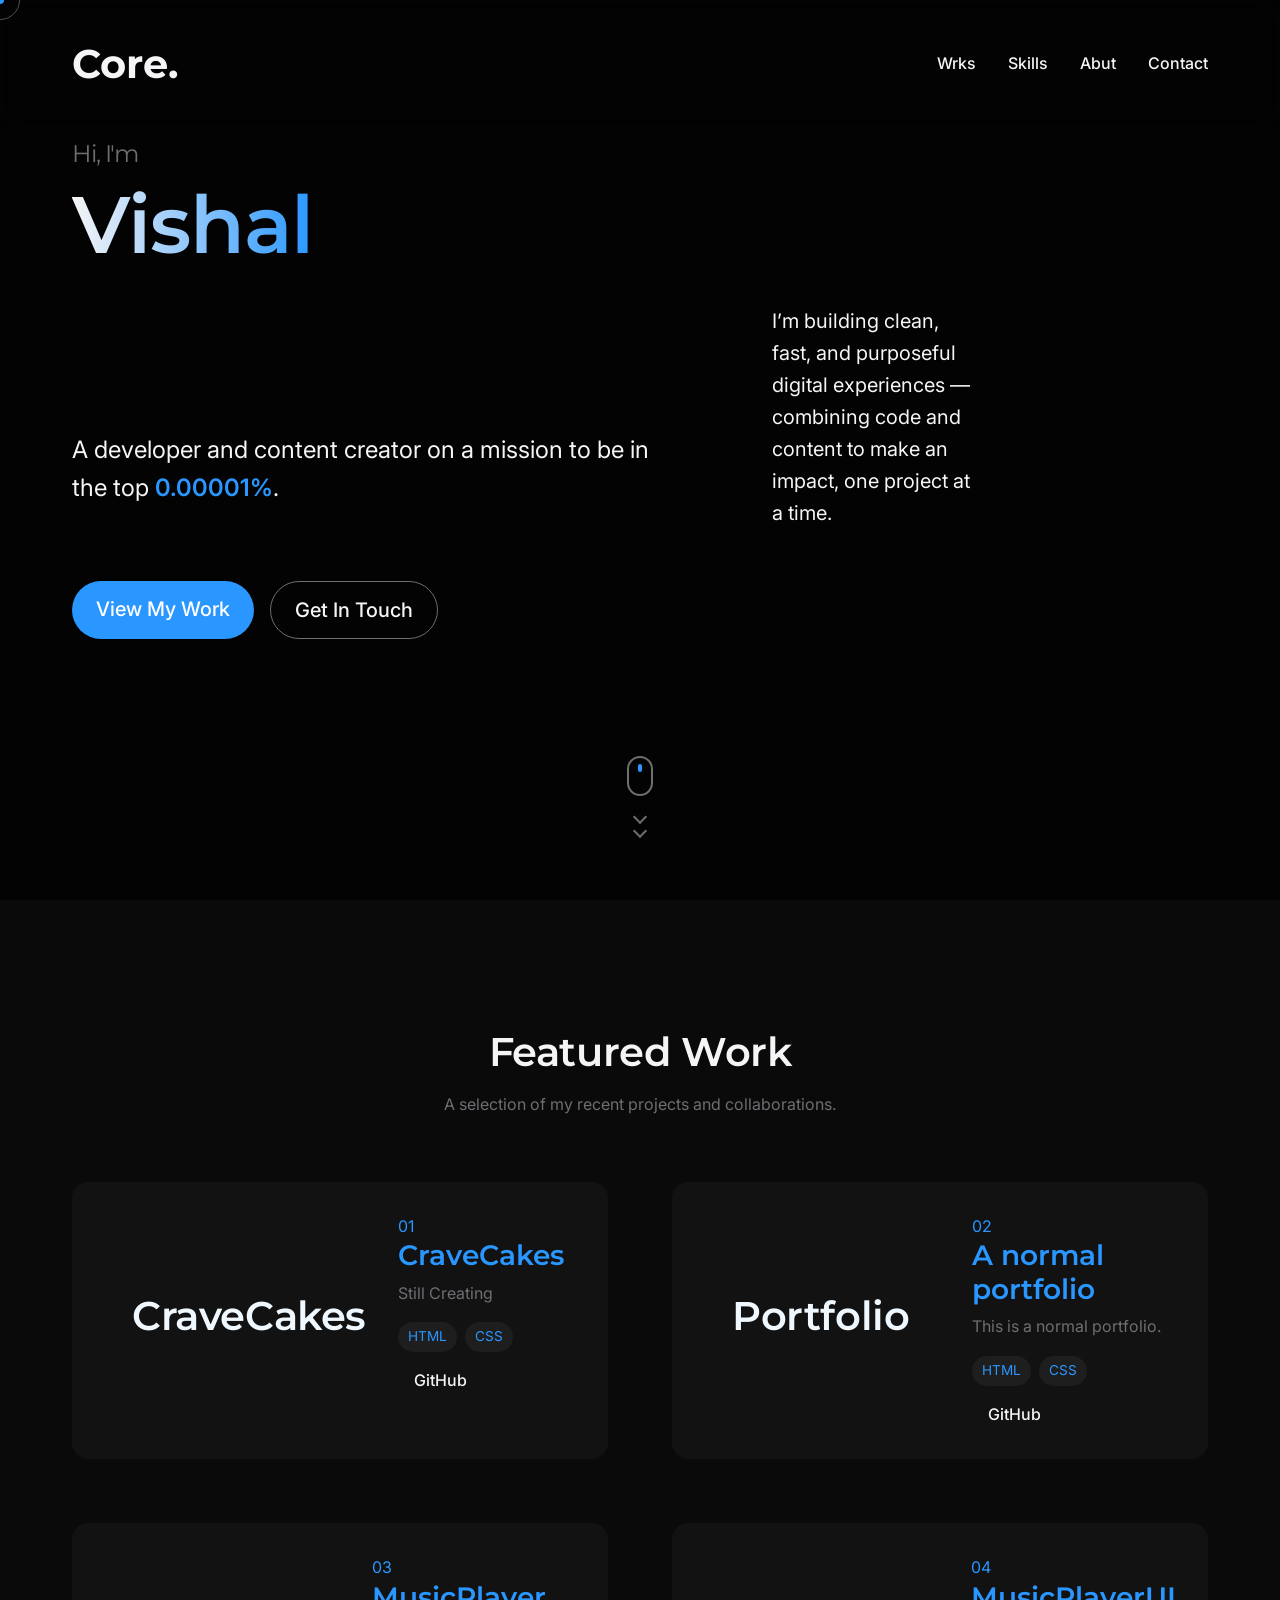
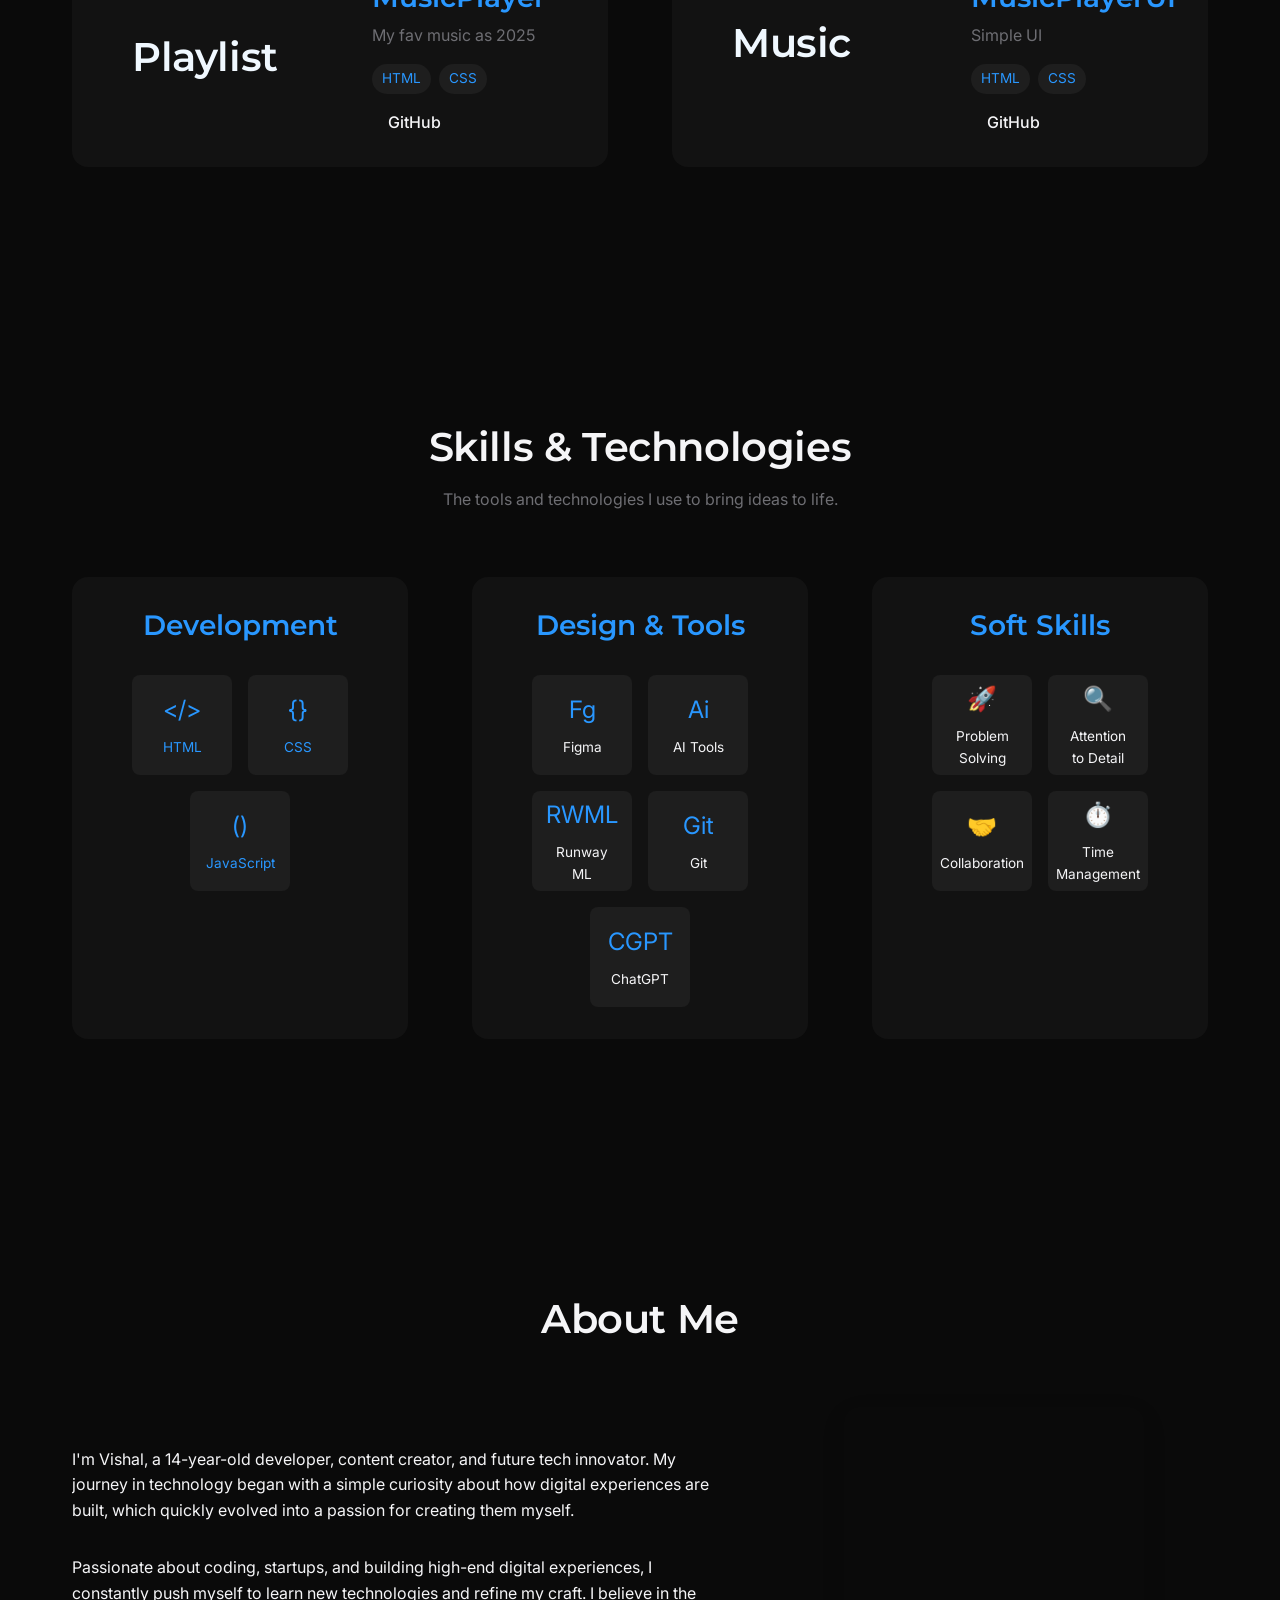
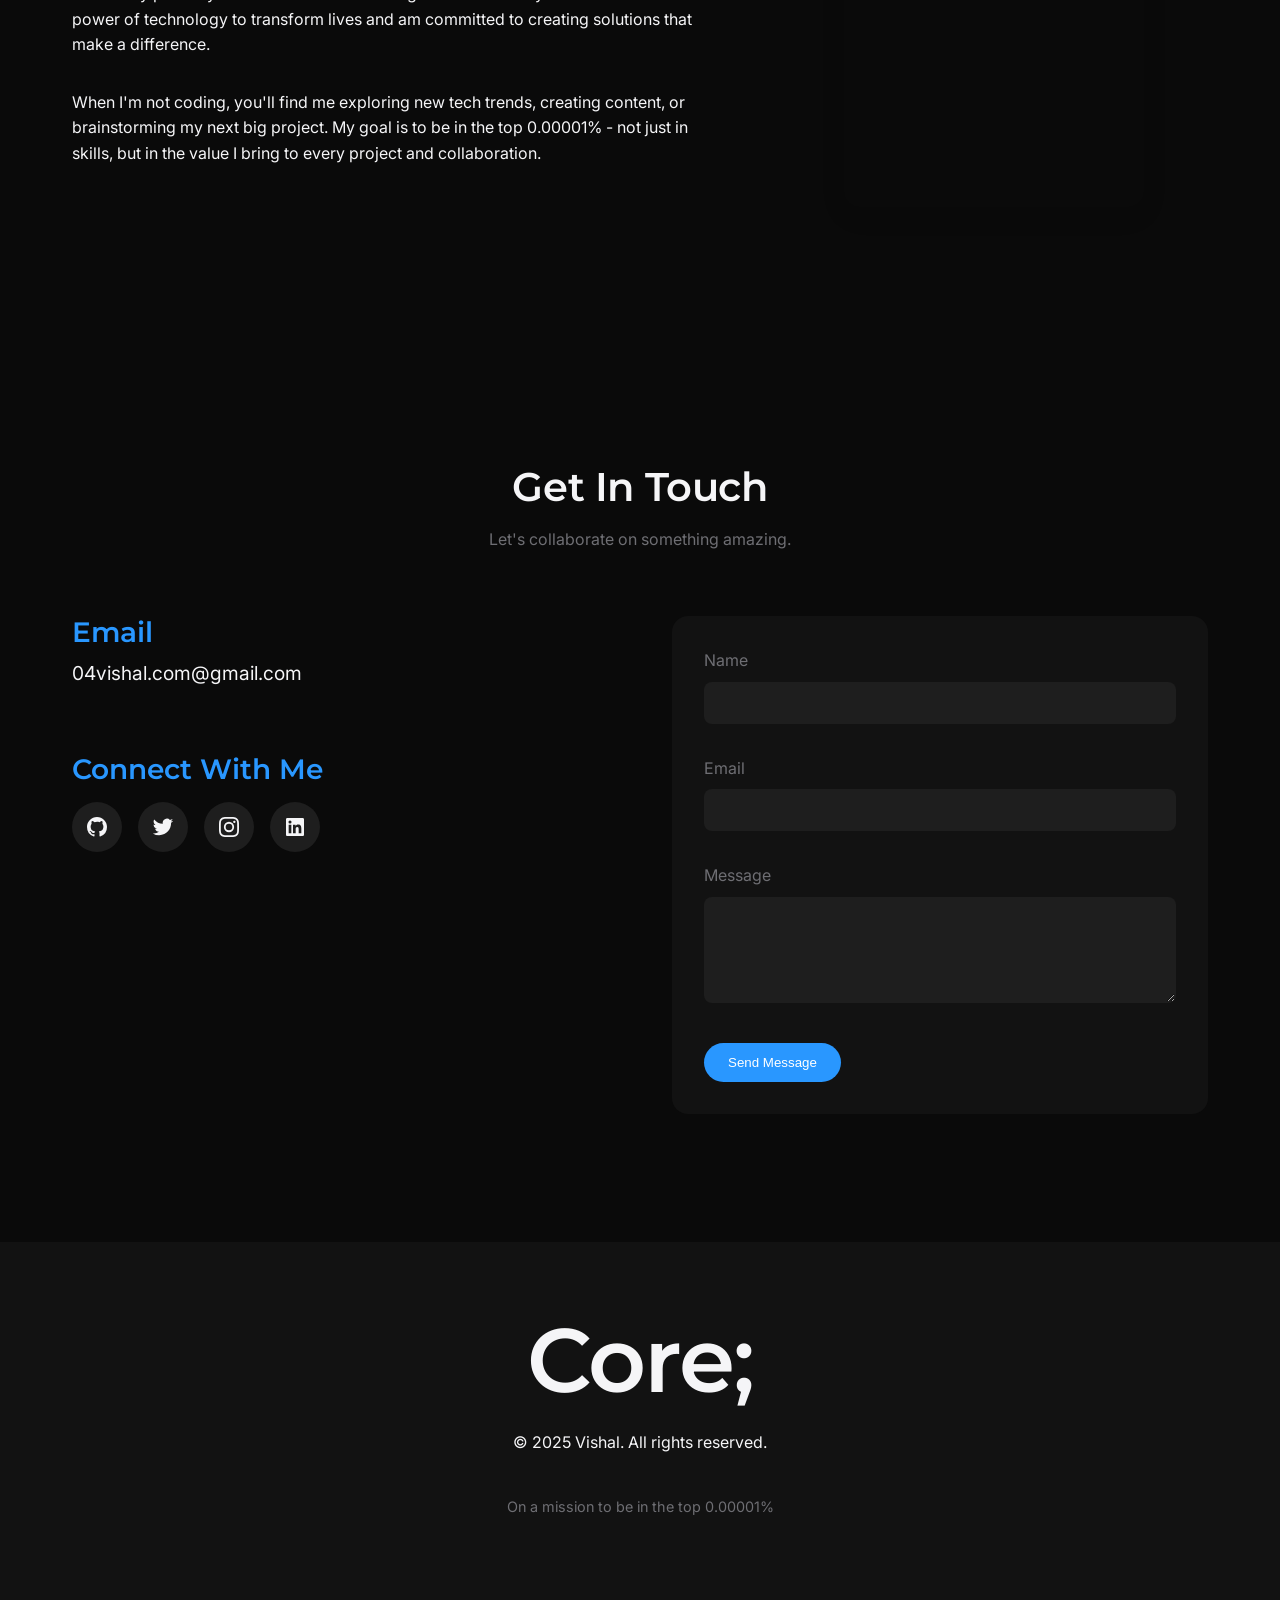
==== commit 123ebe0d: "made changes" ====
--- a/index.html
+++ b/index.html
@@ -36,7 +36,8 @@
             </div>
             <div class="nav-links">
                 <ul>
-                    <li><a href="#work" class="nav-link"><i class="ri-code-s-slash-line"></i>W<i class="ri-circle-line"></i>rks</a></li>
+                    <li><a href="#work" class="nav-link"><i class="ri-code-s-slash-line"></i>W<i
+                                class="ri-circle-line"></i>rks</a></li>
                     <li><a href="#skills" class="nav-link"><i class="ri-copper-coin-fill"></i>Skills</a></li>
                     <li><a href="#about" class="nav-link">Ab<i class="ri-emotion-happy-fill"></i>ut</a></li>
                     <li><a href="#contact" class="nav-link">Contact<i class="ri-arrow-left-up-line"></i></a></li>
@@ -51,10 +52,11 @@
     <!-- Mobile Menu -->
     <div class="mobile-menu">
         <ul>
-            <li><a href="#work" class="mobile-link">Work</a></li>
-            <li><a href="#skills" class="mobile-link">Skills</a></li>
-            <li><a href="#about" class="mobile-link">About</a></li>
-            <li><a href="#contact" class="mobile-link">Contact</a></li>
+            <li><a href="#work" class="mobile-link"><i style="font-size: 30px;" class="ri-code-s-slash-line"></i>W<i
+                        class="ri-circle-line"></i>rk</a></li>
+            <li><a href="#skills" class="mobile-link"><i class="ri-user-settings-line"></i>Skills</a></li>
+            <li><a href="#about" class="mobile-link"><i class="ri-error-warning-fill"></i>About</a></li>
+            <li><a href="#contact" class="mobile-link"><i class="ri-contacts-line"></i>Contact</a></li>
         </ul>
     </div>
     <main>
@@ -62,16 +64,18 @@
         <section id="hero" class="hero-section">
             <div class="container">
                 <div class="hero-content">
-
                     <h1 class="reveal-text">
                         <span class="greeting">Hi, I'm</span>
                         <span class="name">Vishal</span>
                     </h1>
-                    <p class="hero-description reveal-text-delay">
+                    <div style="display: flex; align-items: end; justify-content: end; margin-left:700px ;" class="hero-content-two">
+                        <p>I’m building clean, fast, and purposeful digital experiences — combining code and content to make an impact, one project at a time.</p>
+                    </div>
+                    <p style="position: relative; bottom: 130px;" class="hero-description reveal-text-delay">
                         A developer and content creator on a mission to be in the top <span
-                            class="highlight">0.00001%</span>.
+                        class="highlight">0.00001%</span>.
                     </p>
-                    <div class="hero-cta reveal-text-delay-2">
+                    <div style="position: relative; bottom: 121px;" class="hero-cta reveal-text-delay-2">
                         <a href="#work" class="primary-btn">View My Work</a>
                         <a href="#contact" class="secondary-btn">Get In Touch</a>
                     </div>
@@ -351,8 +355,8 @@
                                         <path
                                             d="M18.335 18.339H15.67v-4.177c0-.996-.02-2.278-1.39-2.278-1.389 0-1.601 1.084-1.601 2.205v4.25h-2.666V9.75h2.56v1.17h.035c.358-.674 1.228-1.387 2.528-1.387 2.7 0 3.2 1.778 3.2 4.091v4.715zM7.003 8.575a1.546 1.546 0 0 1-1.548-1.549 1.548 1.548 0 1 1 1.547 1.549zm1.336 9.764H5.666V9.75H8.34v8.589zM19.67 3H4.329C3.593 3 3 3.58 3 4.297v15.406C3 20.42 3.594 21 4.328 21h15.338C20.4 21 21 20.42 21 19.703V4.297C21 3.58 20.4 3 19.666 3h.003z" />
                                     </svg>
-                                    
-                                    
+
+
                                 </a>
                             </div>
                         </div>
@@ -380,7 +384,7 @@
         </section>
     </main>
     <footer class="footer">
-        <h1 style="font-size: 90px; text-align: center;">Core;<i class="ri-terminal-box-fill"></i></h1>
+        <h1 class="footterr" style="font-size: 90px; text-align: center;">Core;<i class="ri-terminal-box-fill"></i></h1>
         <div class="container">
             <div class="footer-content">
                 <p>&copy; 2025 Vishal. All rights reserved.</p>
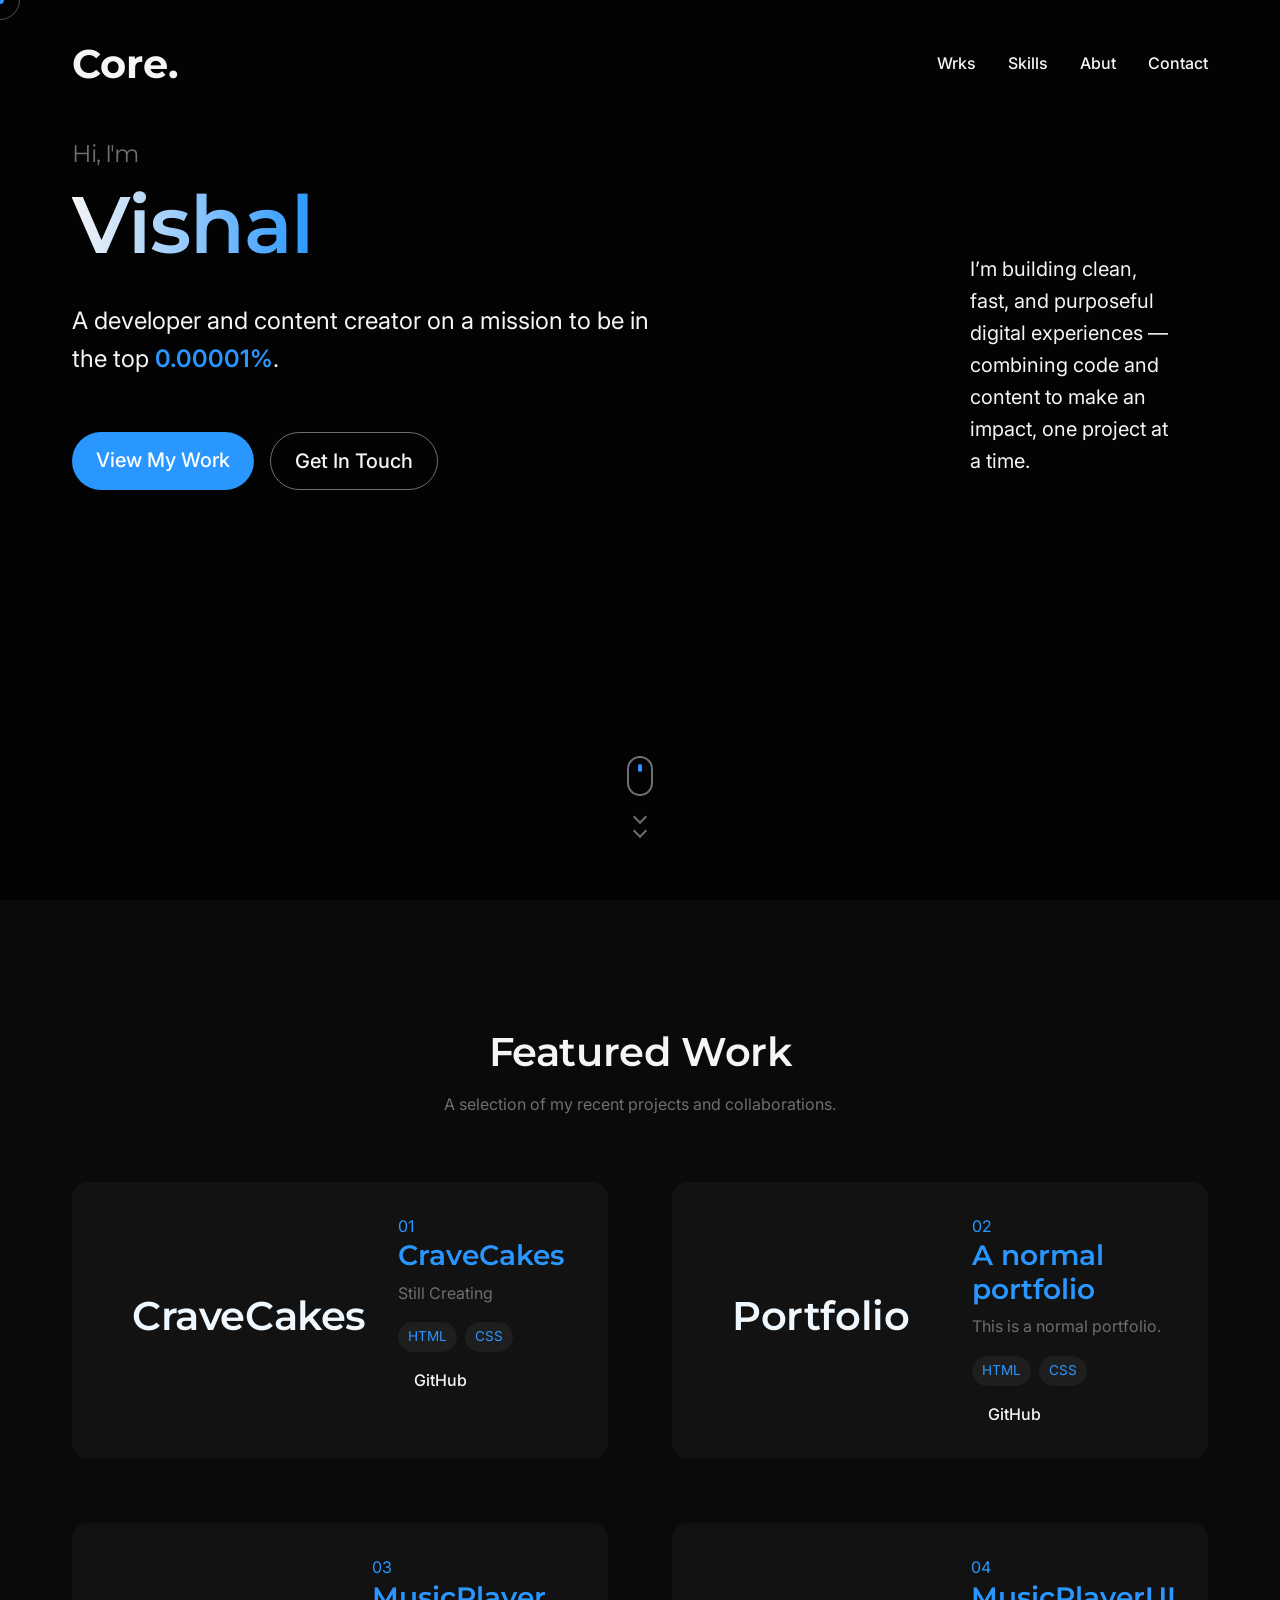
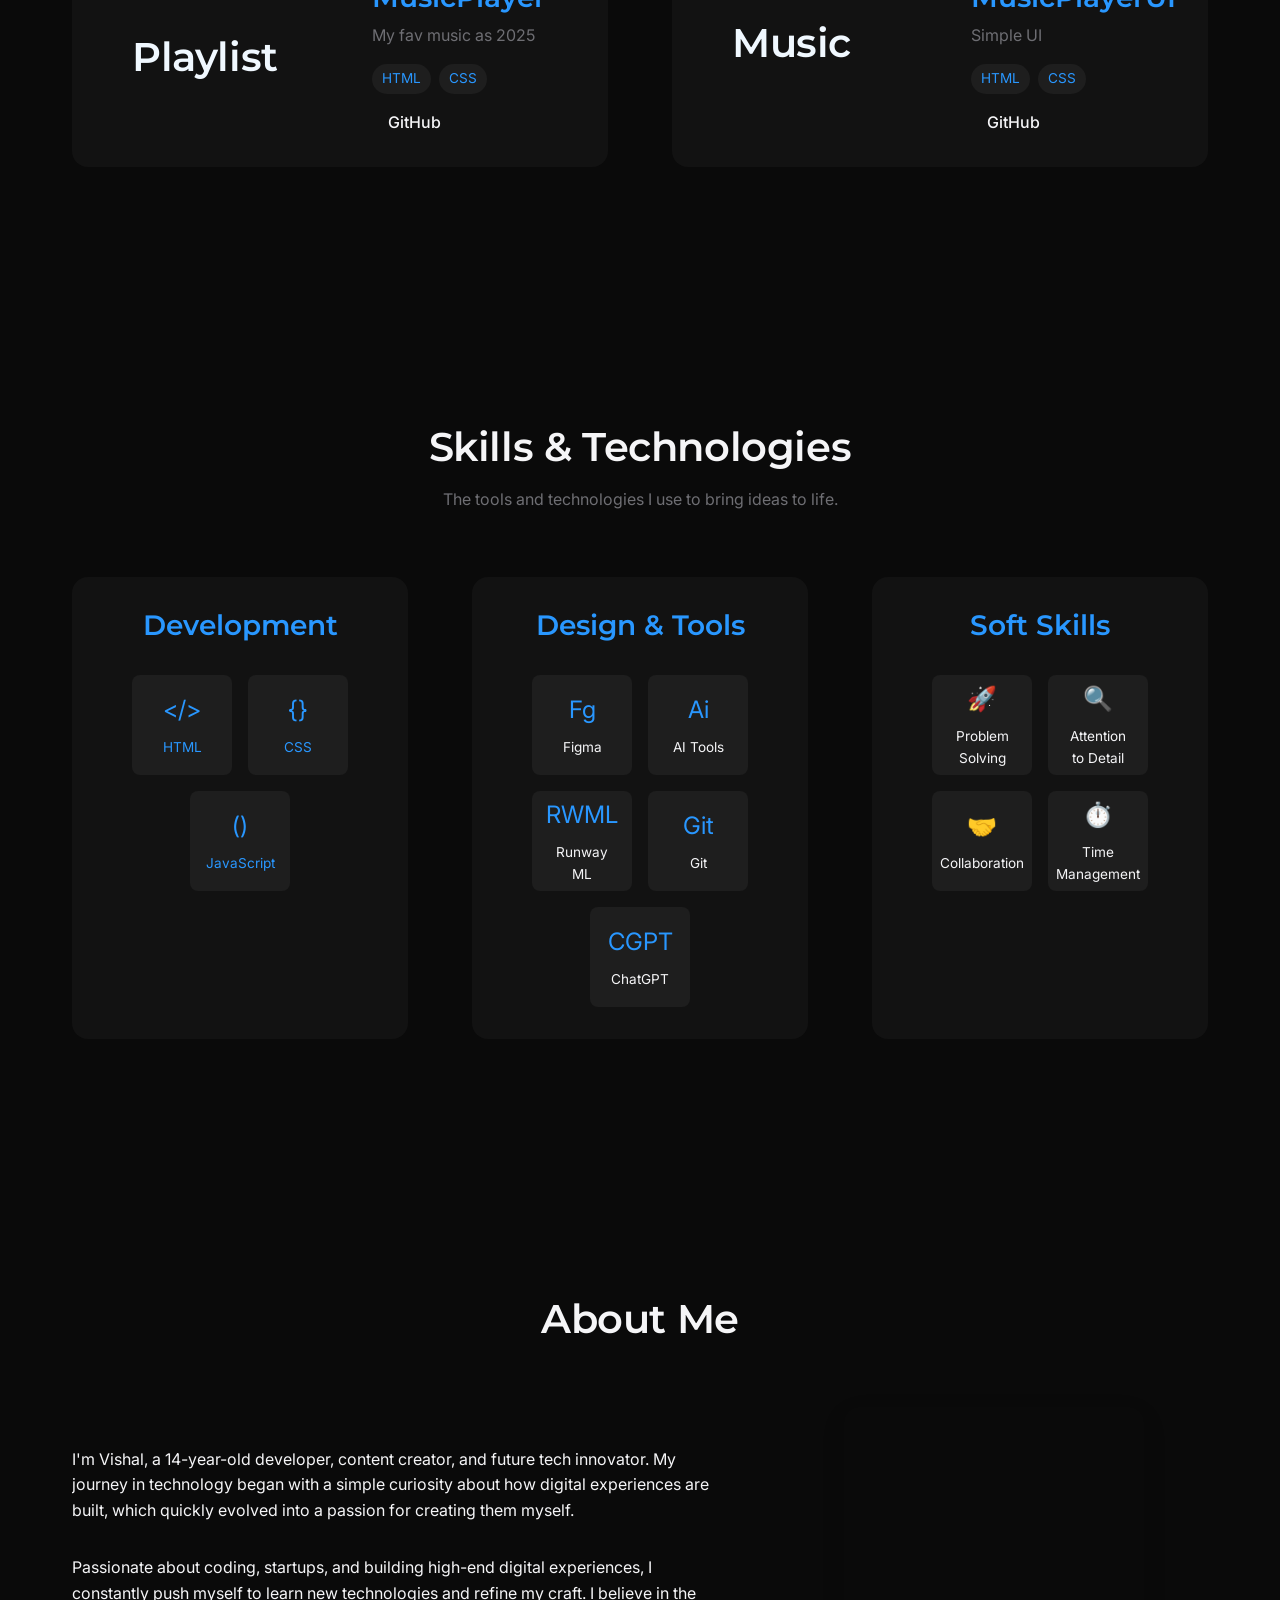
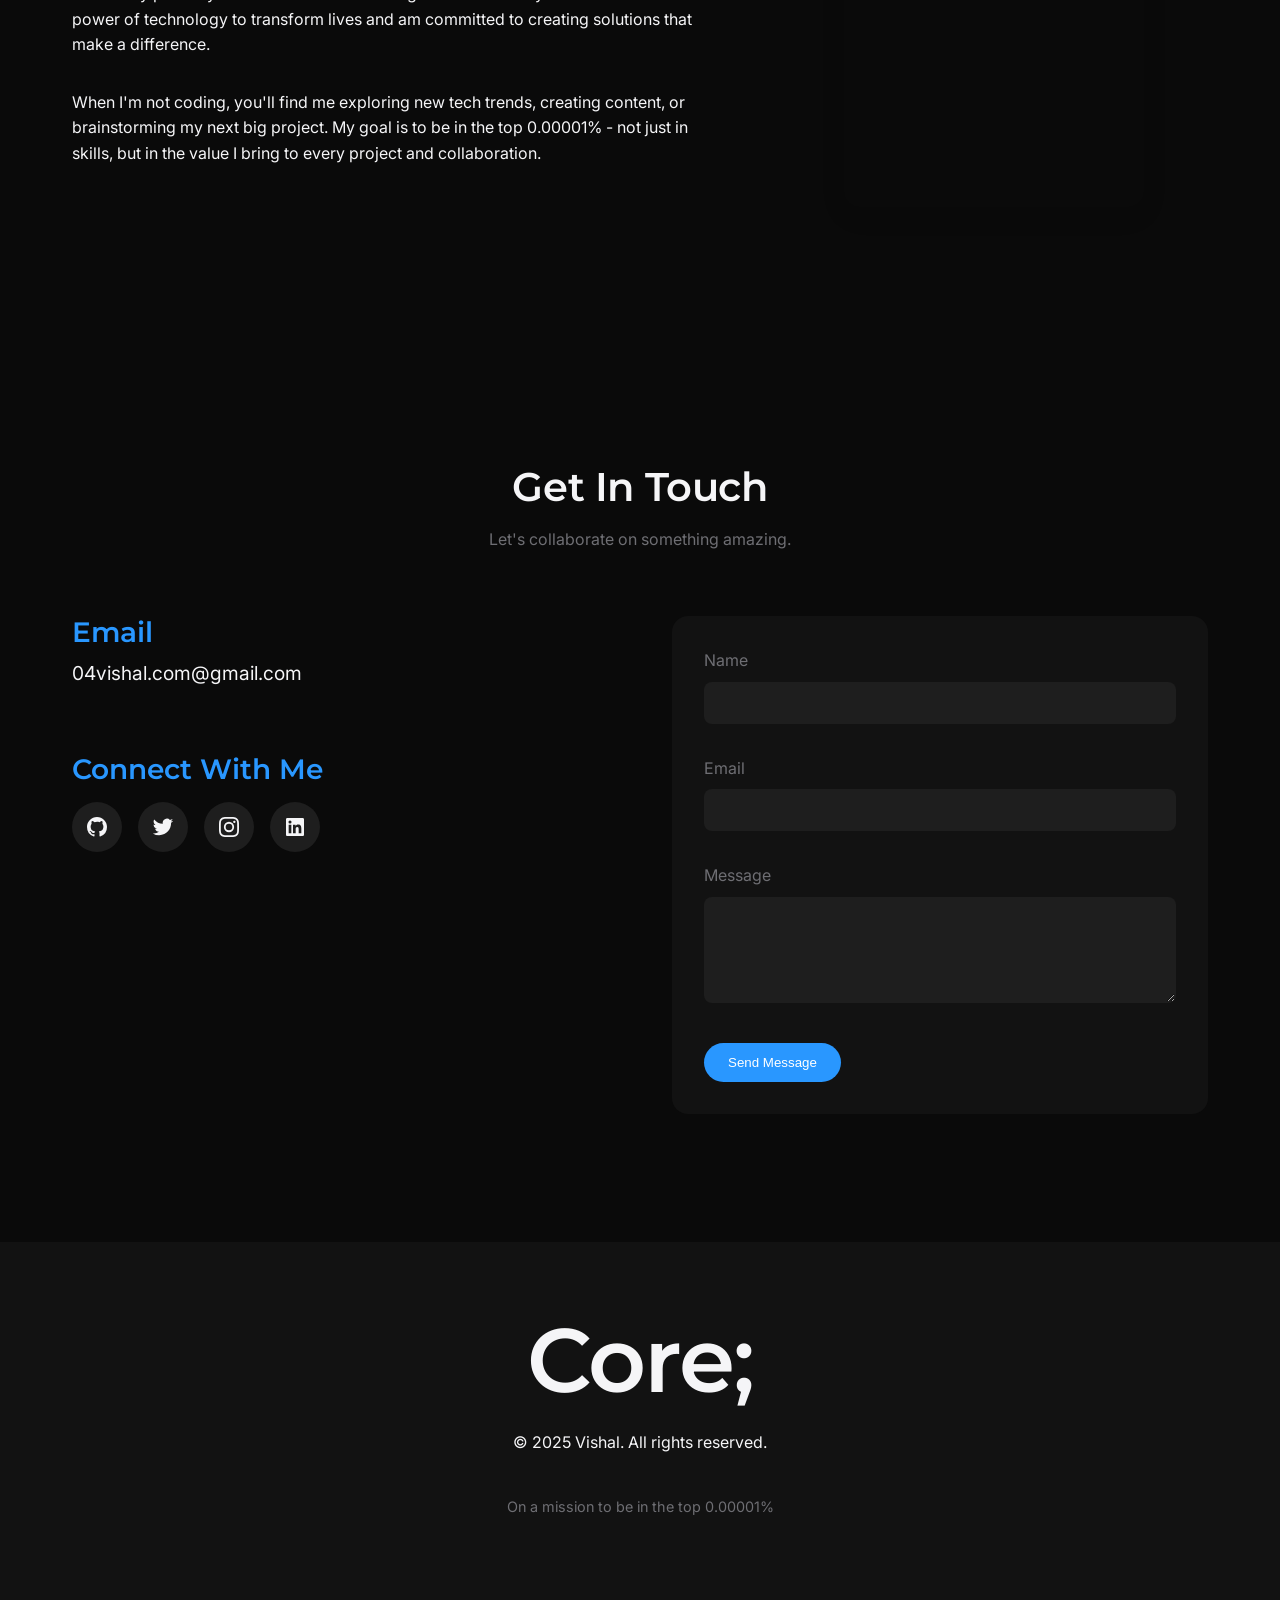
==== commit ec54cb9a: "f" ====
--- a/index.html
+++ b/index.html
@@ -68,14 +68,14 @@
                         <span class="greeting">Hi, I'm</span>
                         <span class="name">Vishal</span>
                     </h1>
-                    <div style="display: flex; align-items: end; justify-content: end; margin-left:700px ;" class="hero-content-two">
+                    <div style="display: flex; align-items: end; justify-content: end; margin-left:700px; position: relative; left: 198px; bottom: 52px; " class="hero-content-two">
                         <p>I’m building clean, fast, and purposeful digital experiences — combining code and content to make an impact, one project at a time.</p>
                     </div>
-                    <p style="position: relative; bottom: 130px;" class="hero-description reveal-text-delay">
+                    <p style="position: relative; bottom: 259px;" class="hero-description reveal-text-delay">
                         A developer and content creator on a mission to be in the top <span
                         class="highlight">0.00001%</span>.
                     </p>
-                    <div style="position: relative; bottom: 121px;" class="hero-cta reveal-text-delay-2">
+                    <div style="position: relative; bottom: 270px;" class="hero-cta reveal-text-delay-2">
                         <a href="#work" class="primary-btn">View My Work</a>
                         <a href="#contact" class="secondary-btn">Get In Touch</a>
                     </div>
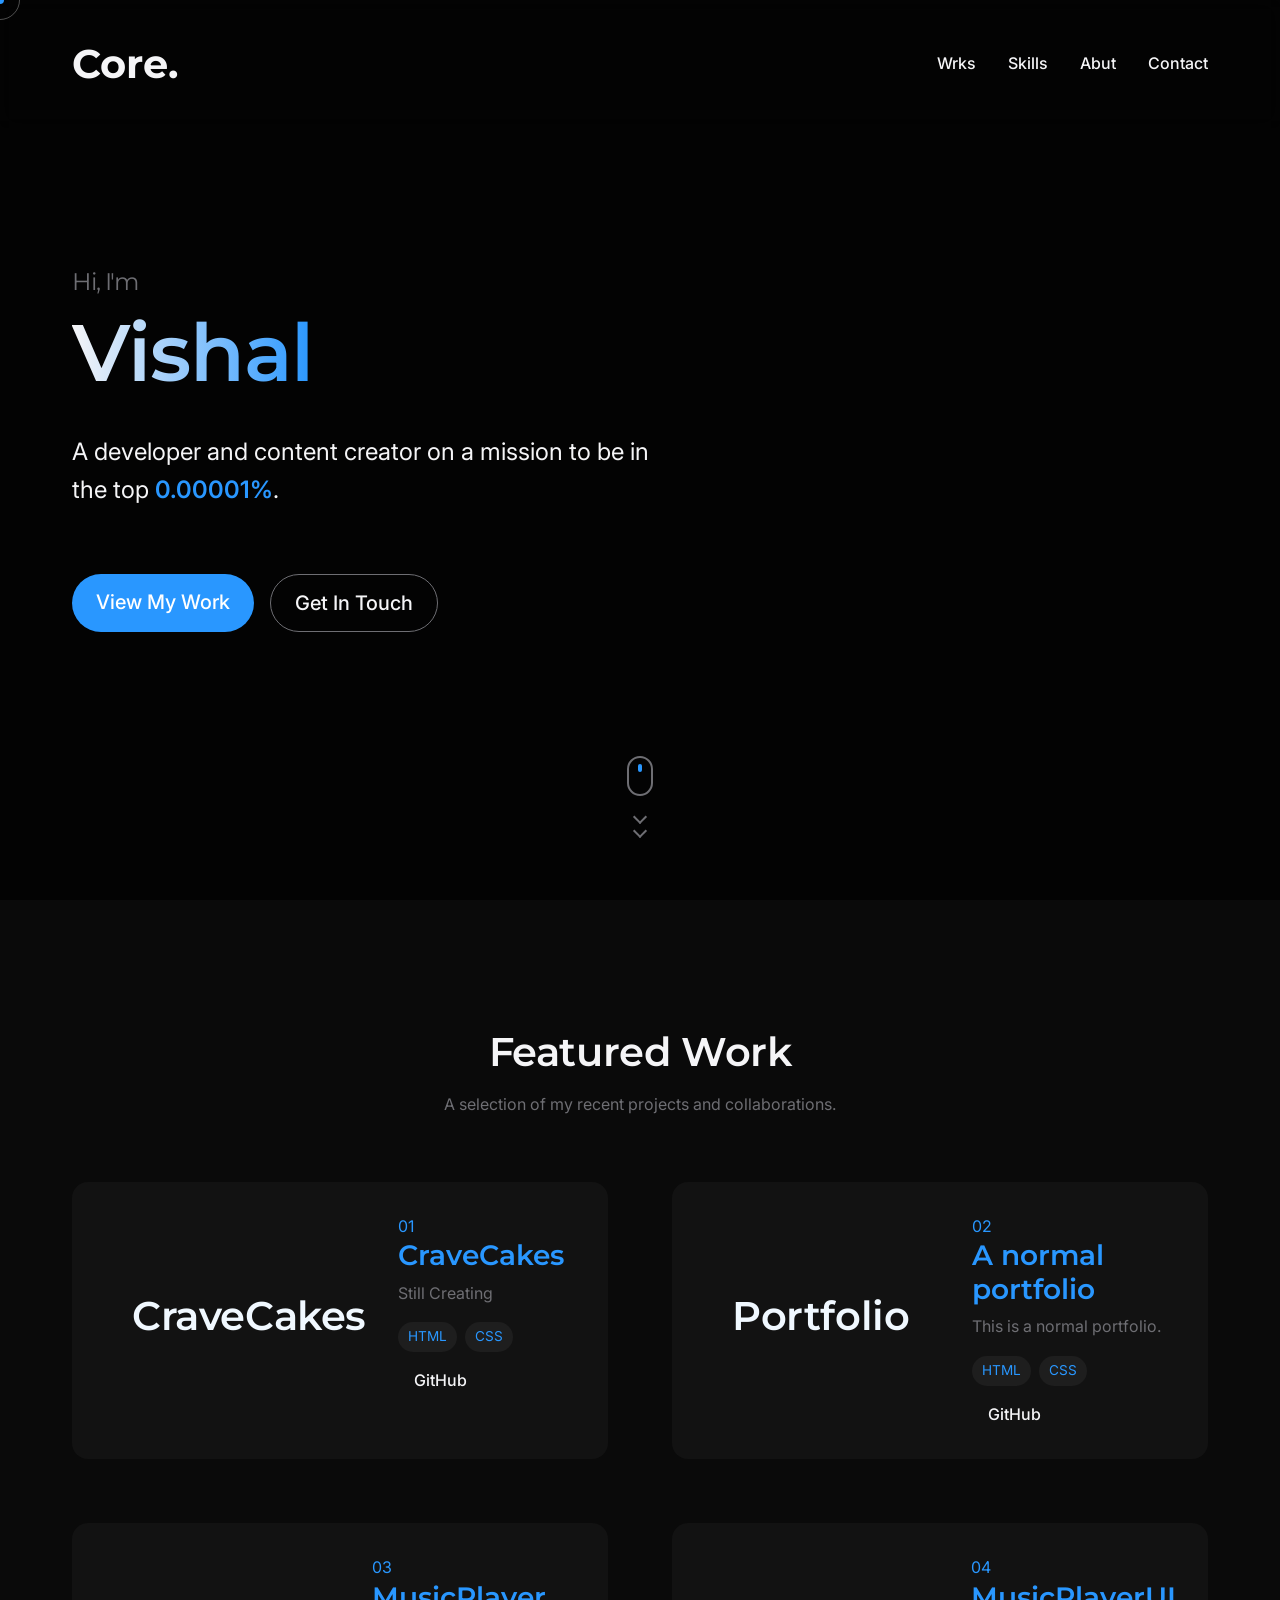
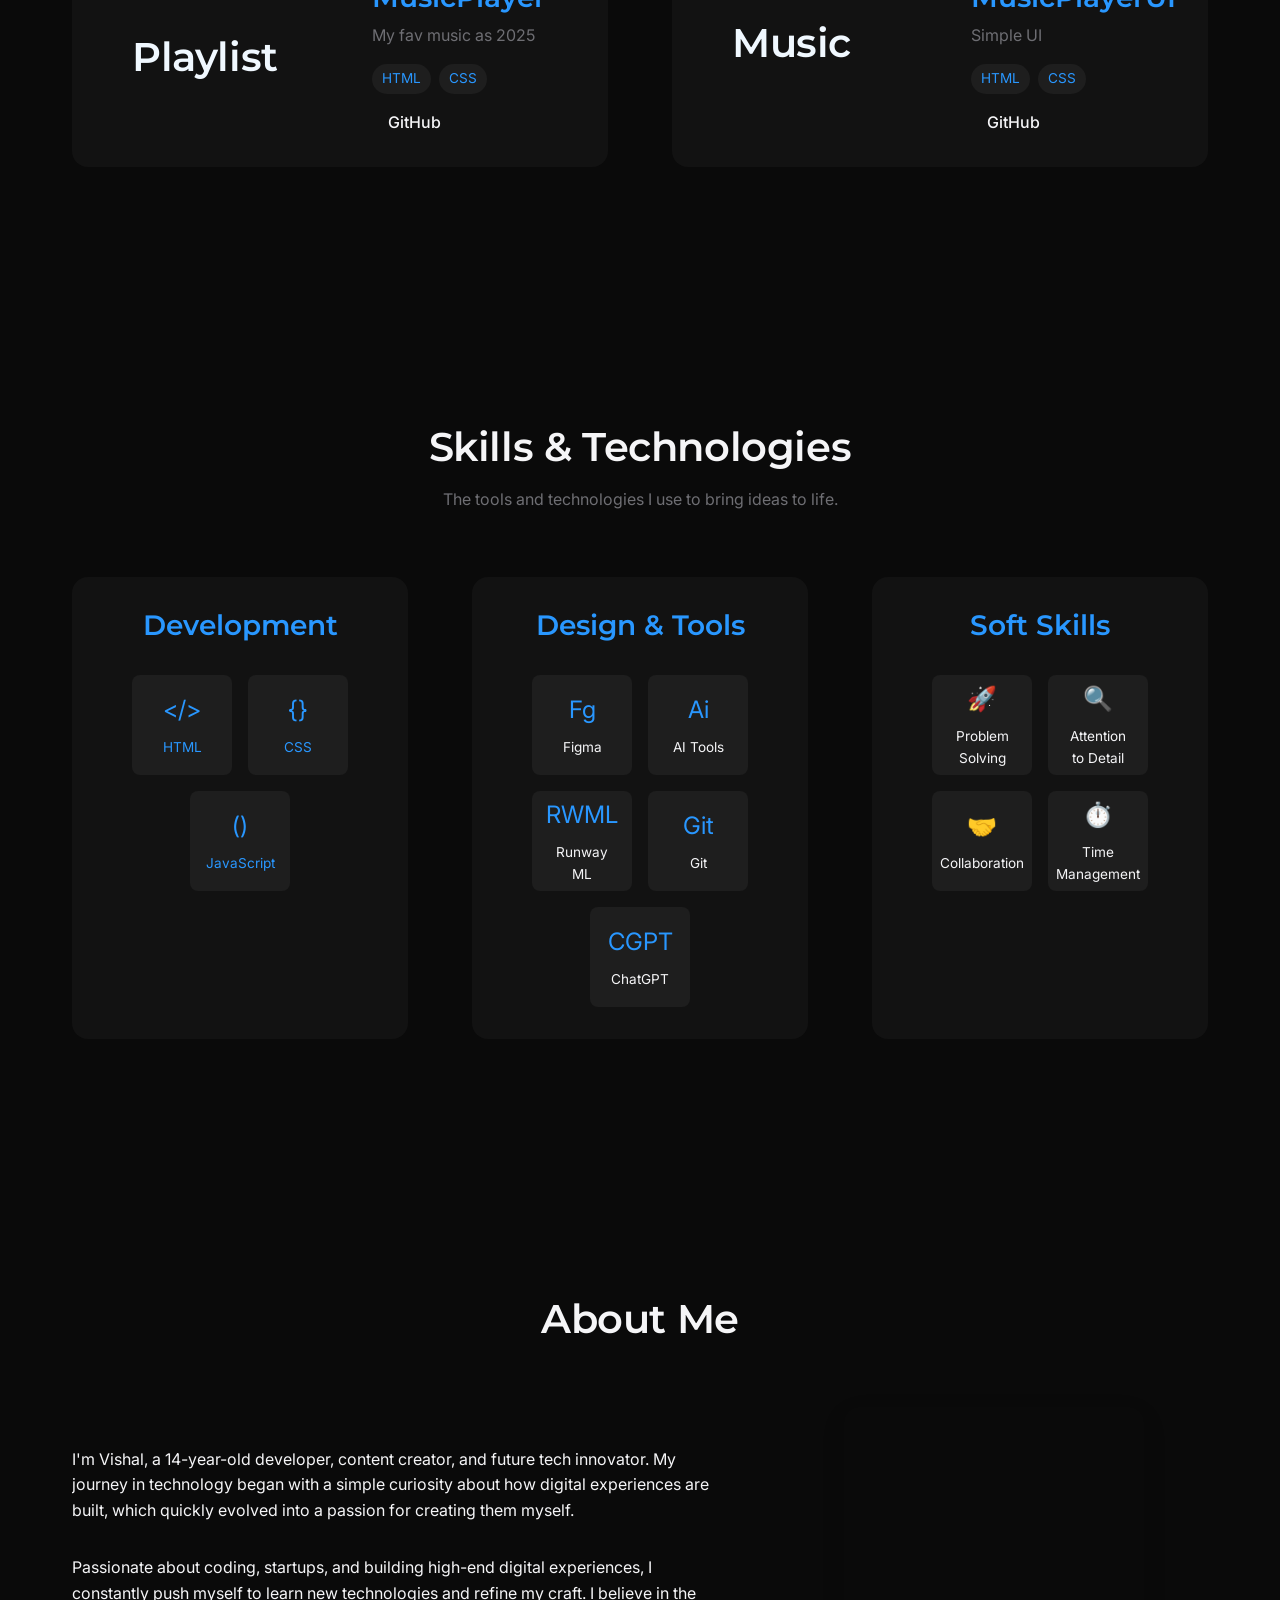
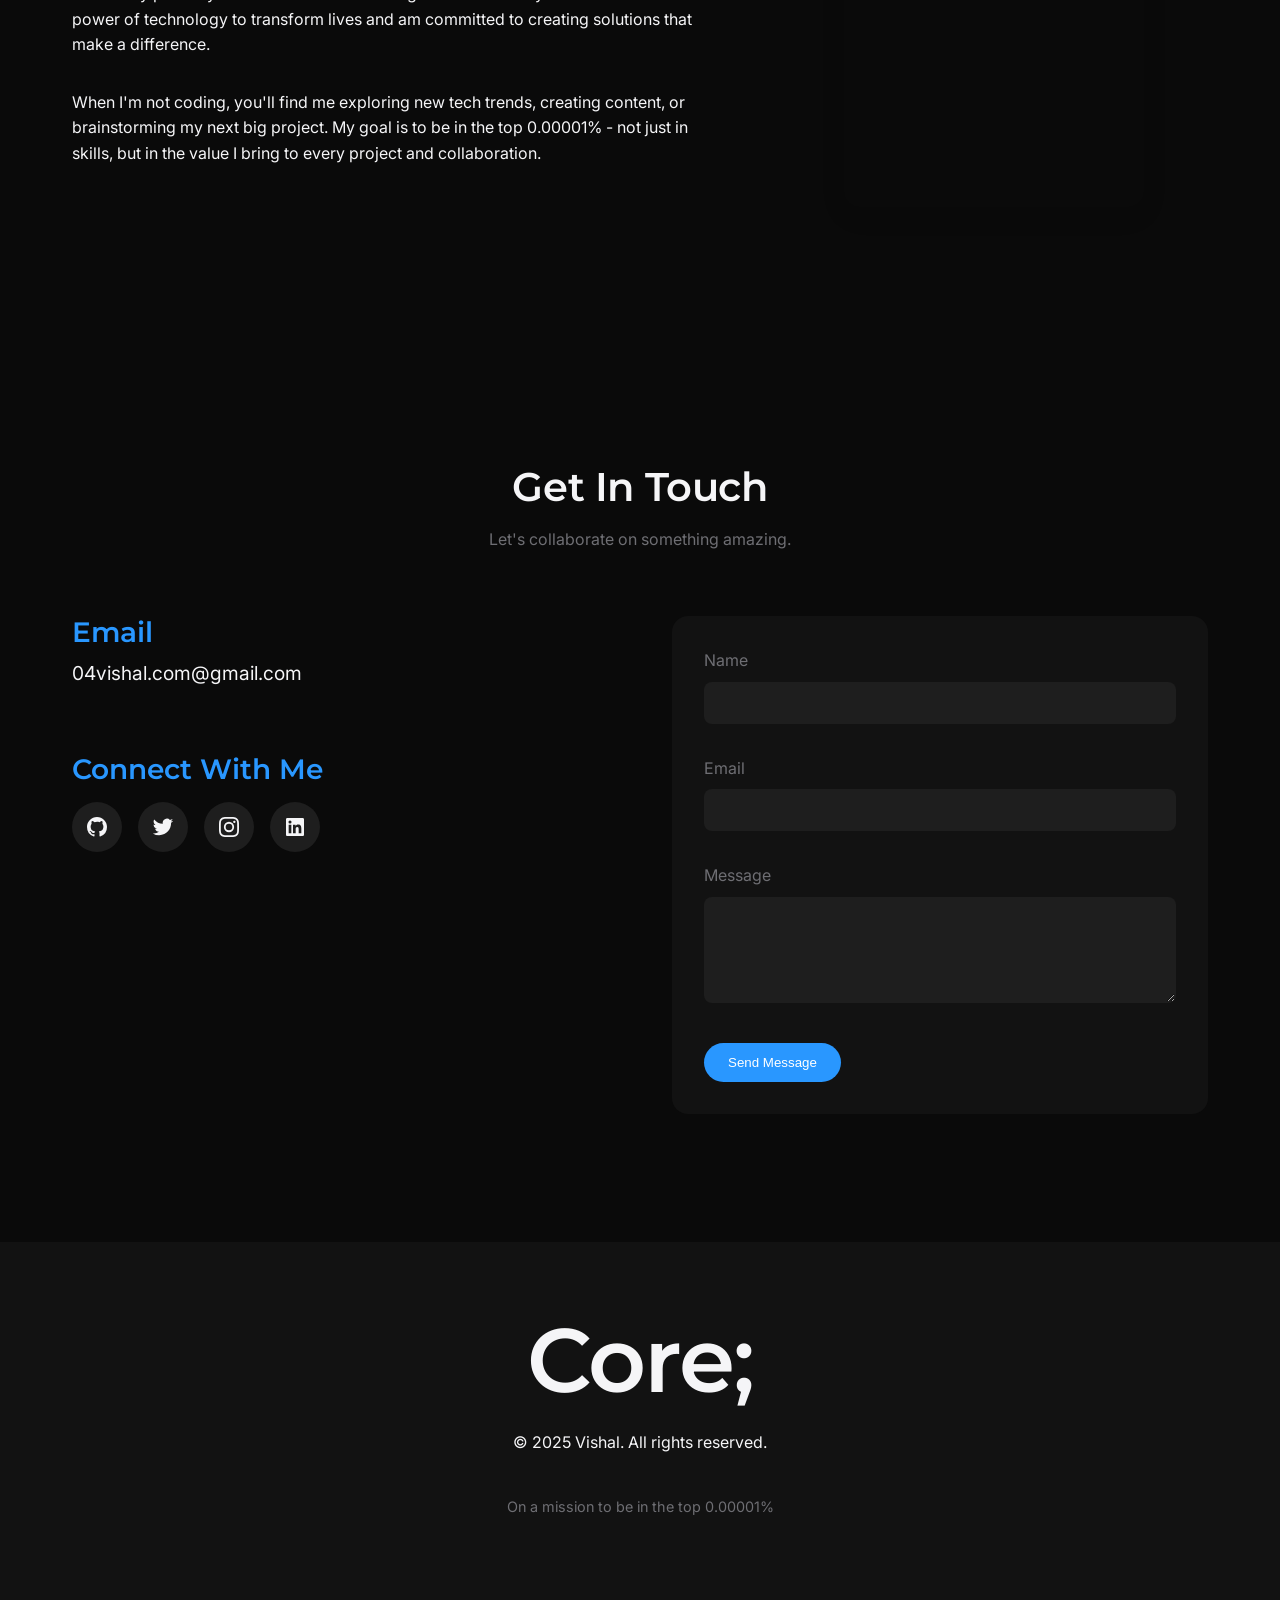
==== commit d2155b57: "Responsiveness RIP" ====
--- a/index.html
+++ b/index.html
@@ -68,14 +68,11 @@
                         <span class="greeting">Hi, I'm</span>
                         <span class="name">Vishal</span>
                     </h1>
-                    <div style="display: flex; align-items: end; justify-content: end; margin-left:700px; position: relative; left: 198px; bottom: 52px; " class="hero-content-two">
-                        <p>I’m building clean, fast, and purposeful digital experiences — combining code and content to make an impact, one project at a time.</p>
-                    </div>
-                    <p style="position: relative; bottom: 259px;" class="hero-description reveal-text-delay">
+                    <p class="hero-description reveal-text-delay">
                         A developer and content creator on a mission to be in the top <span
                         class="highlight">0.00001%</span>.
                     </p>
-                    <div style="position: relative; bottom: 270px;" class="hero-cta reveal-text-delay-2">
+                    <div class="hero-cta reveal-text-delay-2">
                         <a href="#work" class="primary-btn">View My Work</a>
                         <a href="#contact" class="secondary-btn">Get In Touch</a>
                     </div>
--- a/css/style.css
+++ b/css/style.css
@@ -783,6 +783,7 @@
     .project-card:nth-child(even) .project-content {
         order: 2;
     }
+    
 
     .project-image {
         height: 100%;
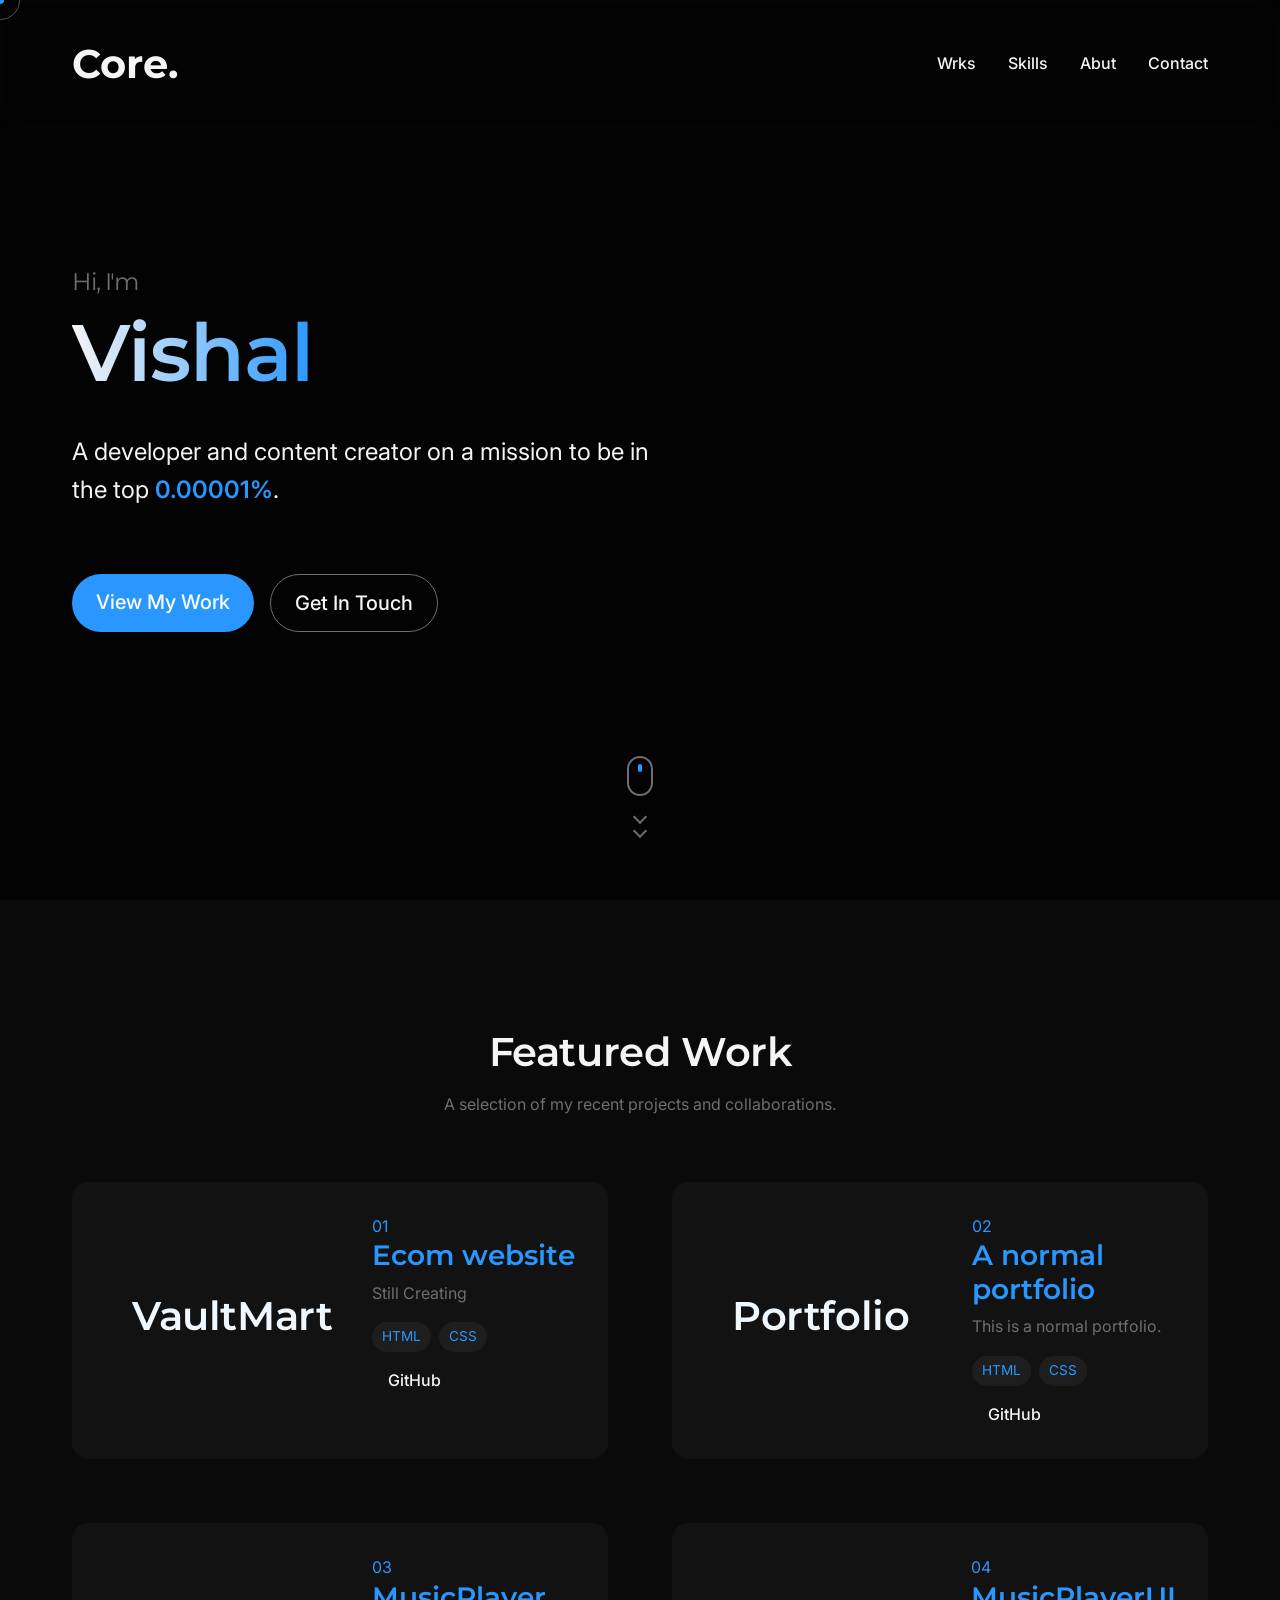
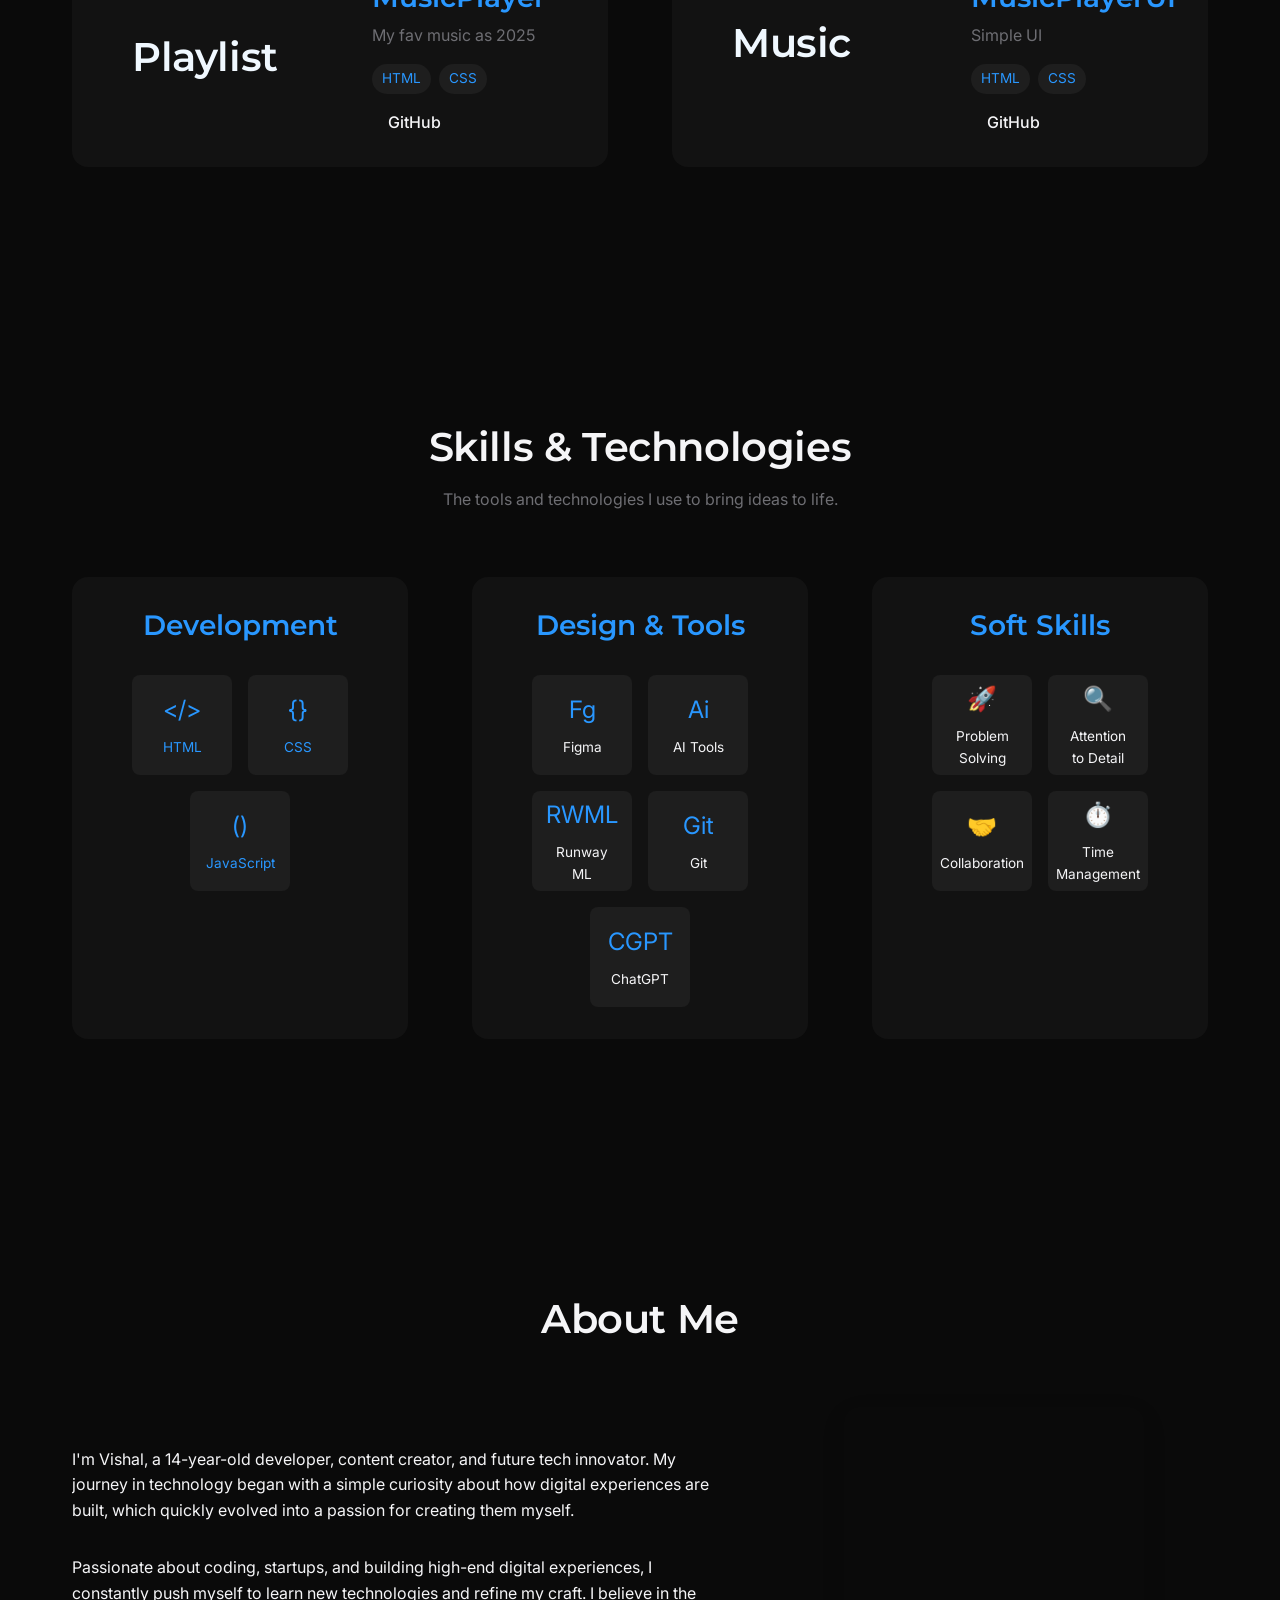
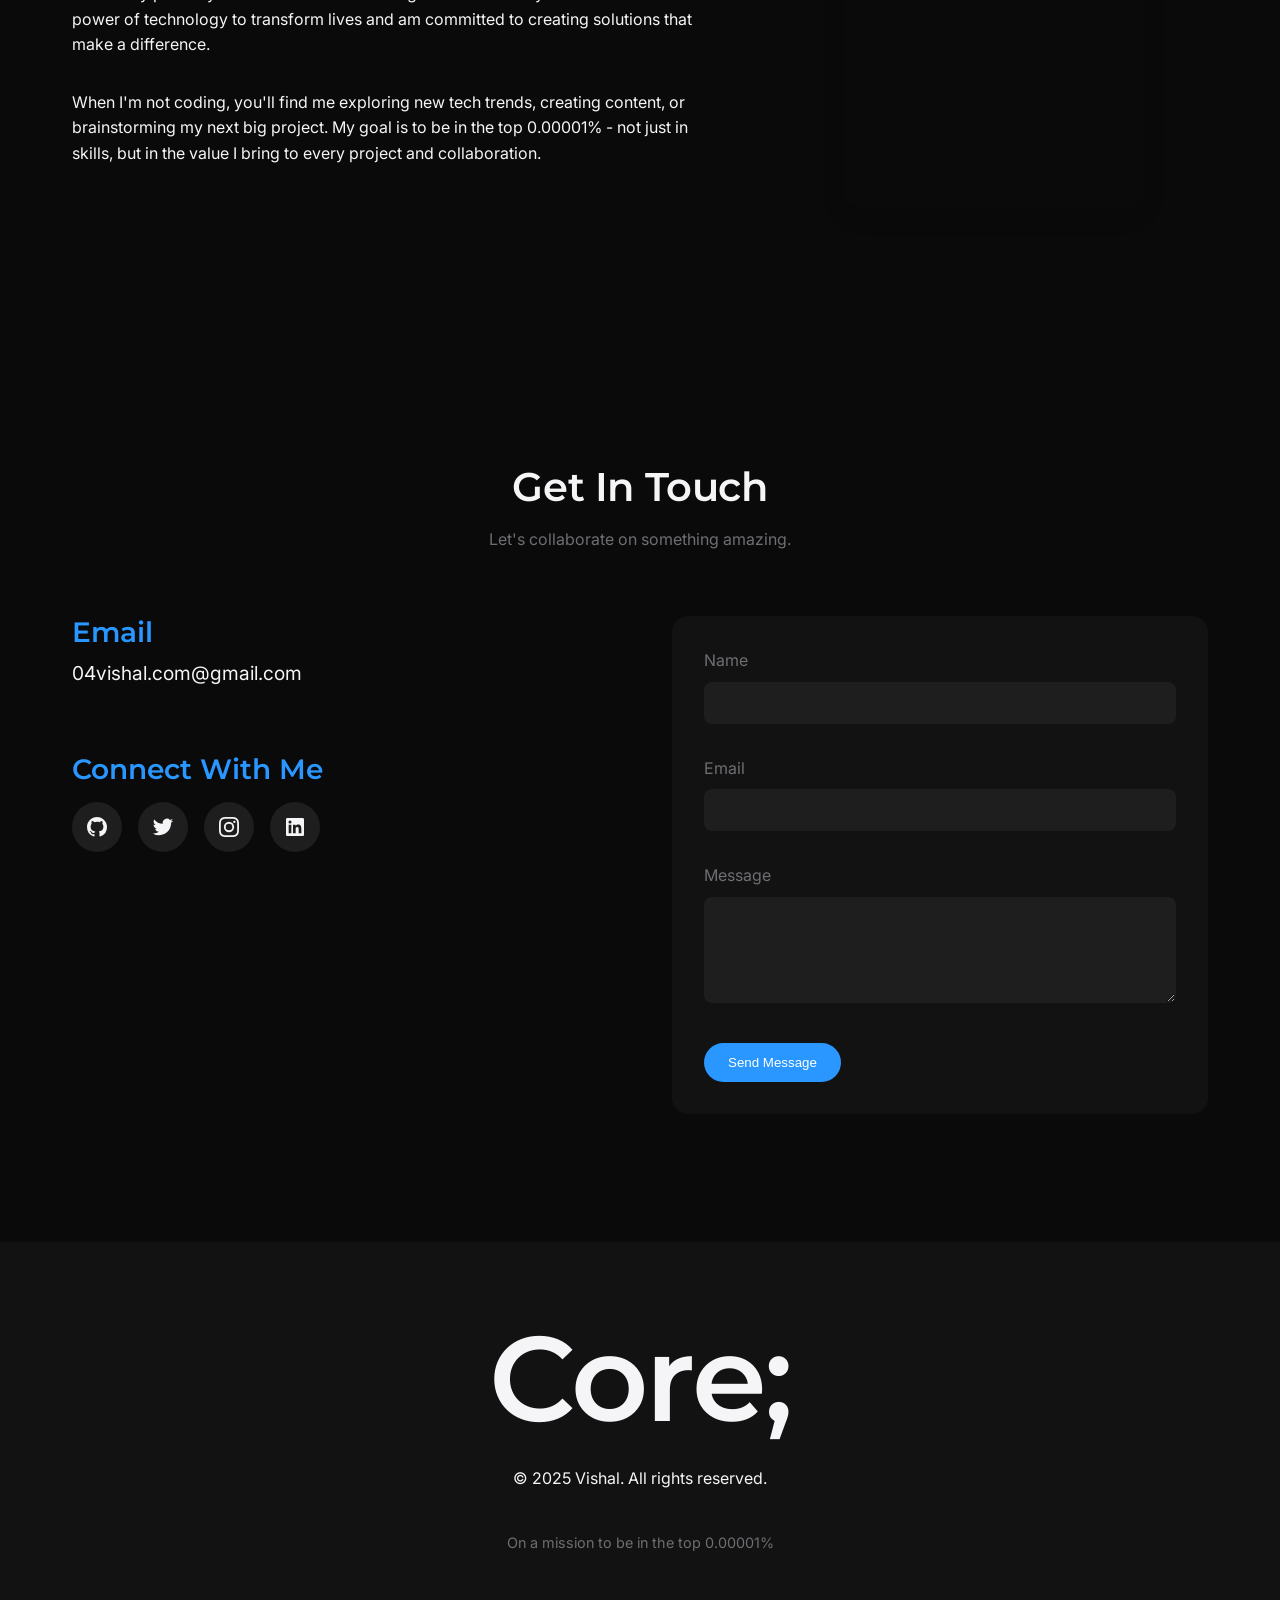
==== commit bd2cbb57: "projects updated" ====
--- a/index.html
+++ b/index.html
@@ -21,7 +21,7 @@
     <link rel="icon" href="favicon.ico">
     <!-- icons -->
     <link href="https://cdn.jsdelivr.net/npm/remixicon@4.5.0/fonts/remixicon.css" rel="stylesheet" />
-    <link href="https://cdn.jsdelivr.net/npm/remixicon@4.5.0/fonts/remixicon.css" rel="stylesheet" />
+   
 </head>
 
 <body>
@@ -101,10 +101,10 @@
                     <div class="project-card" data-project="1">
                         <a target="_blank" href="404">
                             <h2 style="align-items: center; margin-top: 110px; margin-left: 60px;color: aliceblue;">
-                                CraveCakes</h2>
+                                VaultMart</h2>
                             <div class="project-content">
                                 <span class="project-number">01</span>
-                                <h3 class="project-title">CraveCakes</h3>
+                                <h3 class="project-title">Ecom website</h3>
                                 <p class="project-description">Still Creating</p>
                                 <div class="project-tech">
                                     <span>HTML</span>
@@ -381,7 +381,7 @@
         </section>
     </main>
     <footer class="footer">
-        <h1 class="footterr" style="font-size: 90px; text-align: center;">Core;<i class="ri-terminal-box-fill"></i></h1>
+        <h1 class="footterr" style="font-size: 120px; text-align: center;">Core;<i class="ri-honor-of-kings-fill"></i></h1>
         <div class="container">
             <div class="footer-content">
                 <p>&copy; 2025 Vishal. All rights reserved.</p>
--- a/css/style.css
+++ b/css/style.css
@@ -132,6 +132,7 @@
 .container {
     width: 100%;
     max-width: 1200px;
+    /* background-color: #fff; */
     margin: 0 auto;
     padding: 0 var(--spacing-md);
 }
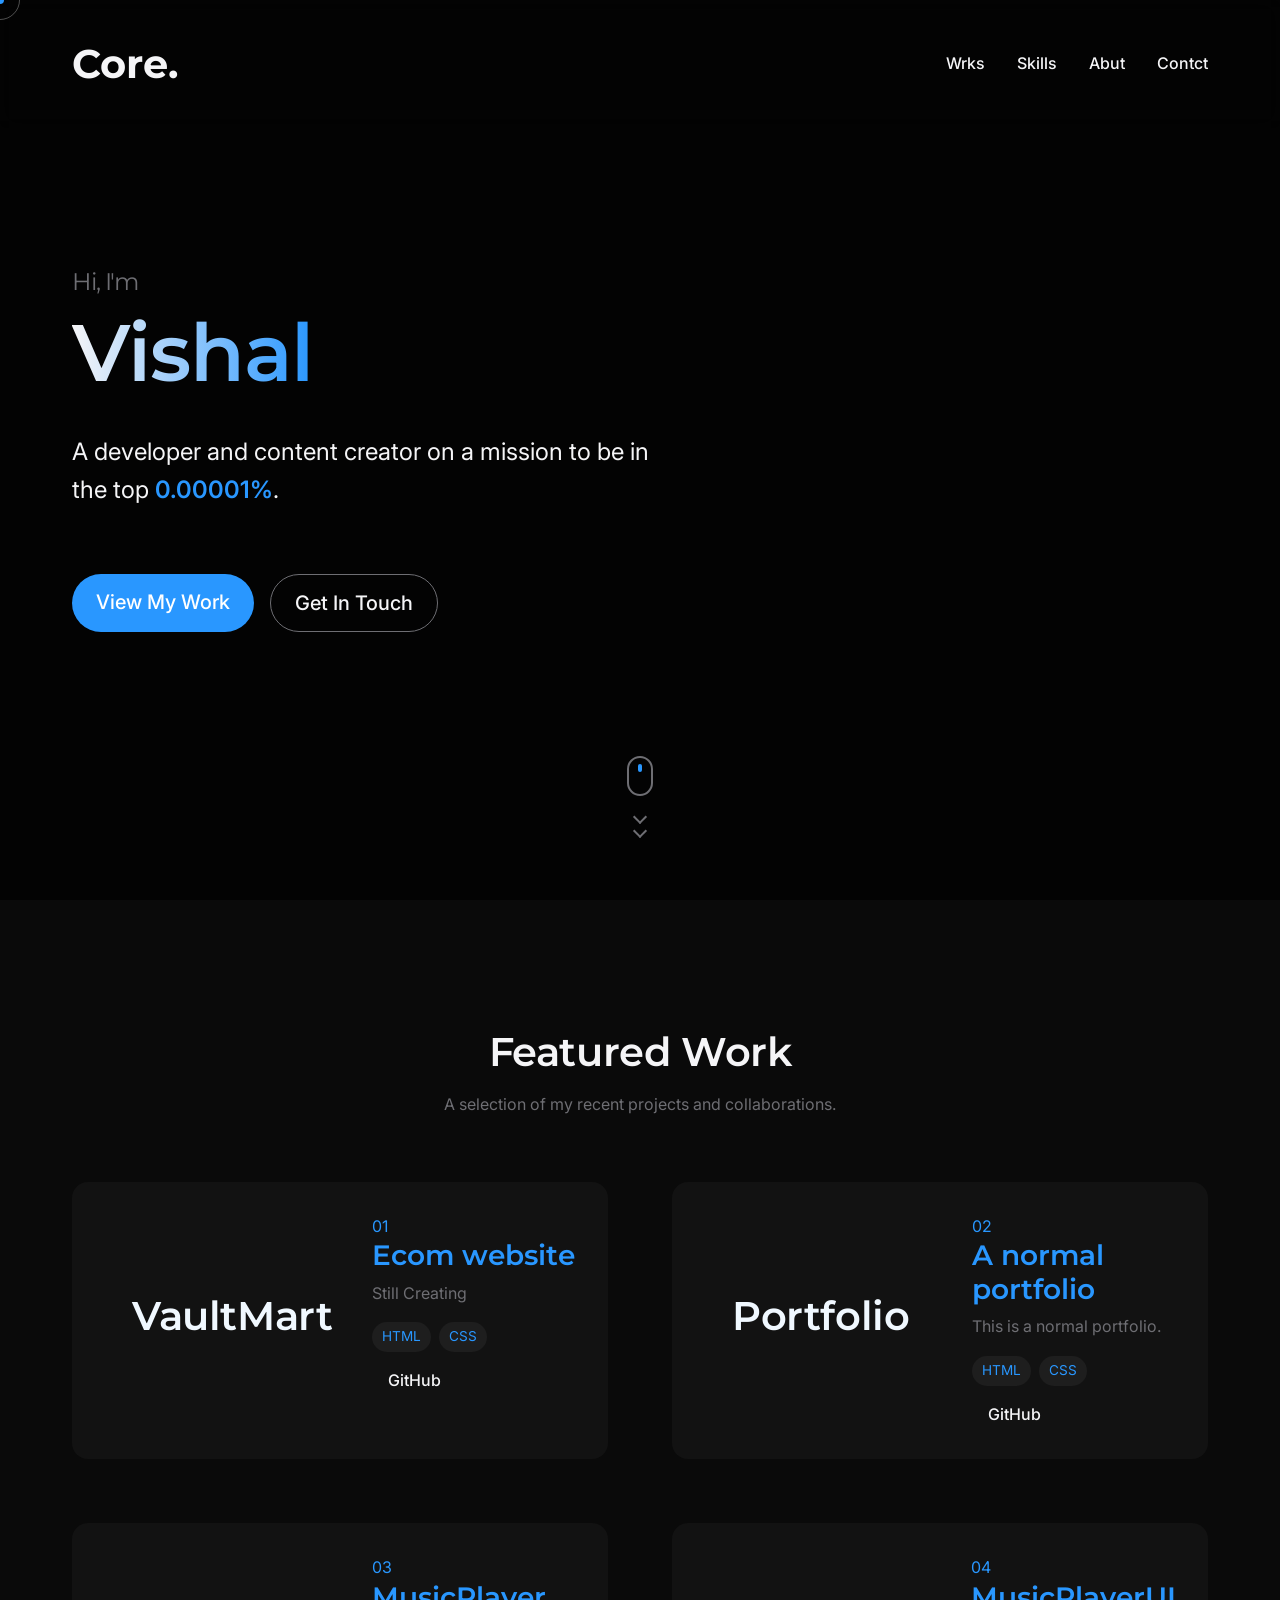
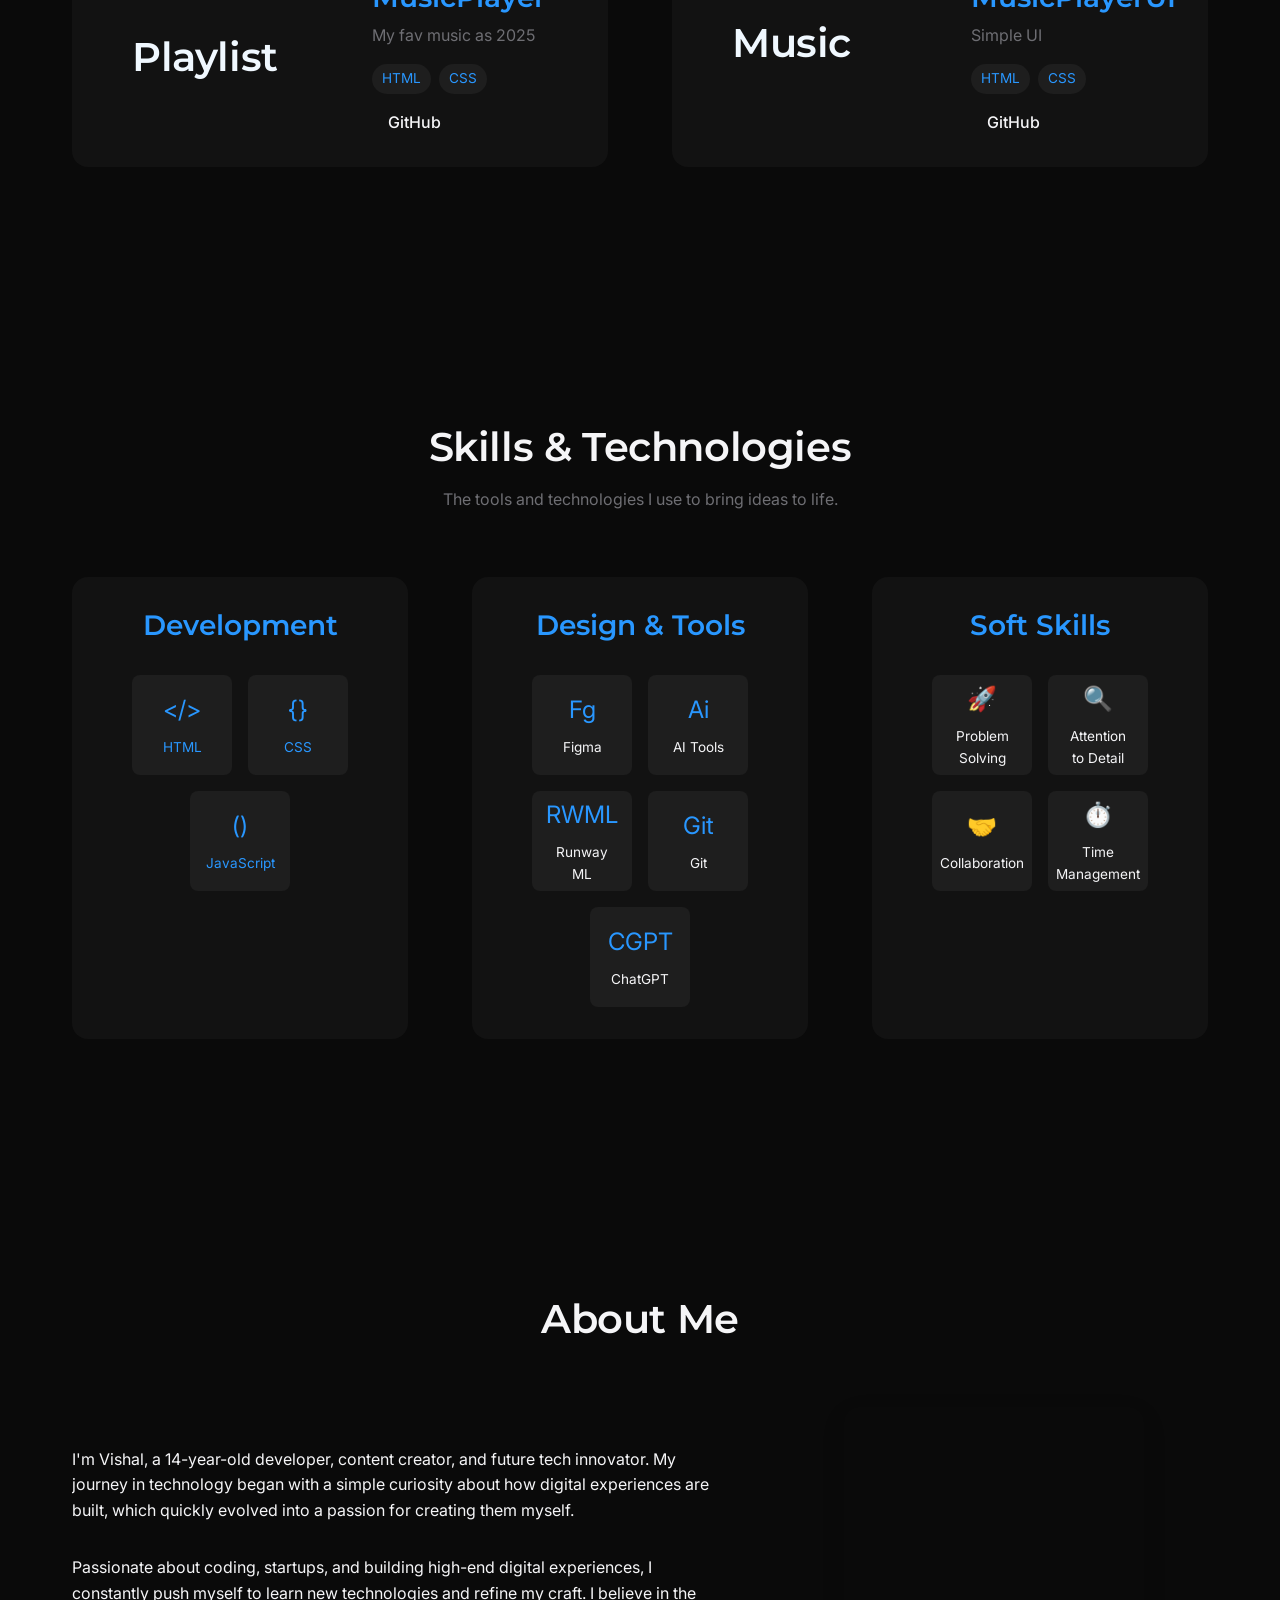
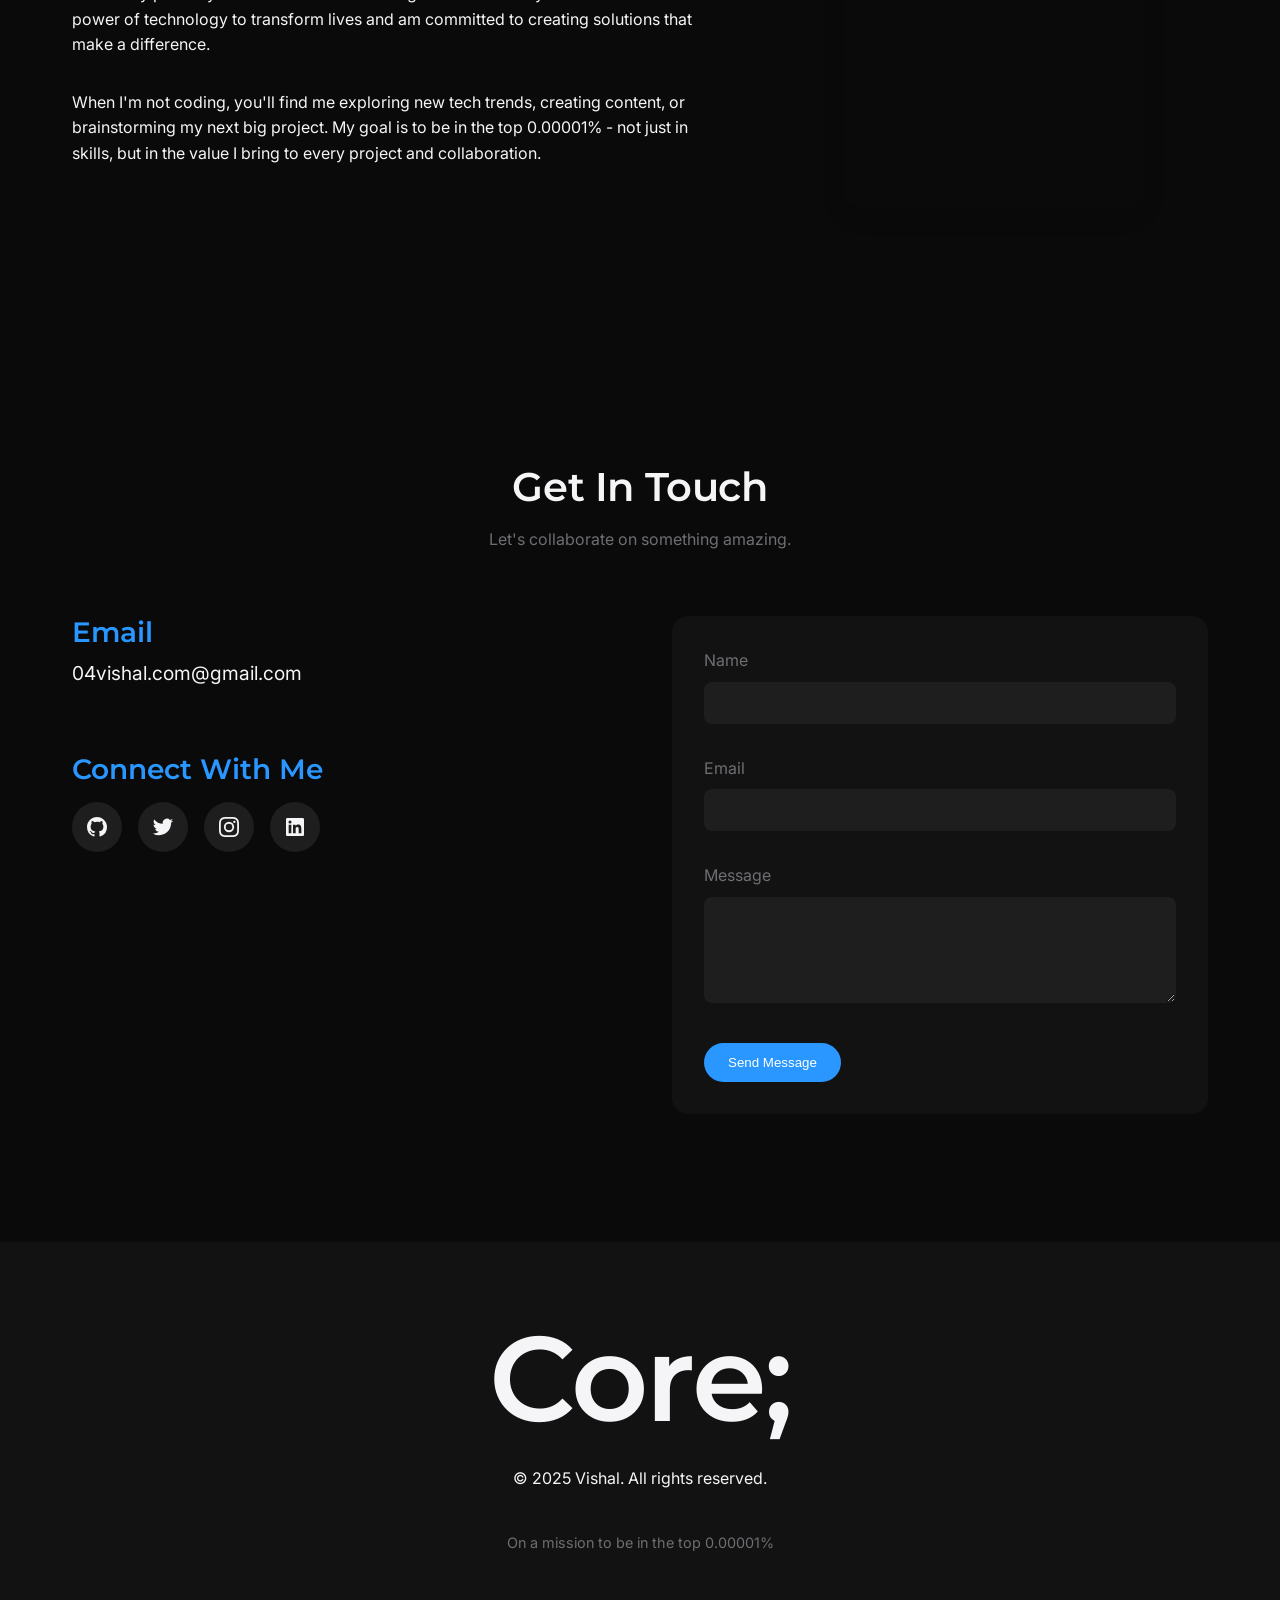
==== commit ecdb924b: "@" ====
--- a/index.html
+++ b/index.html
@@ -40,7 +40,7 @@
                                 class="ri-circle-line"></i>rks</a></li>
                     <li><a href="#skills" class="nav-link"><i class="ri-copper-coin-fill"></i>Skills</a></li>
                     <li><a href="#about" class="nav-link">Ab<i class="ri-emotion-happy-fill"></i>ut</a></li>
-                    <li><a href="#contact" class="nav-link">Contact<i class="ri-arrow-left-up-line"></i></a></li>
+                    <li><a href="#contact" class="nav-link">Cont<i class="ri-at-line"></i>ct<i class="ri-arrow-left-up-line"></i></a></li>
                 </ul>
             </div>
             <div class="menu-toggle">
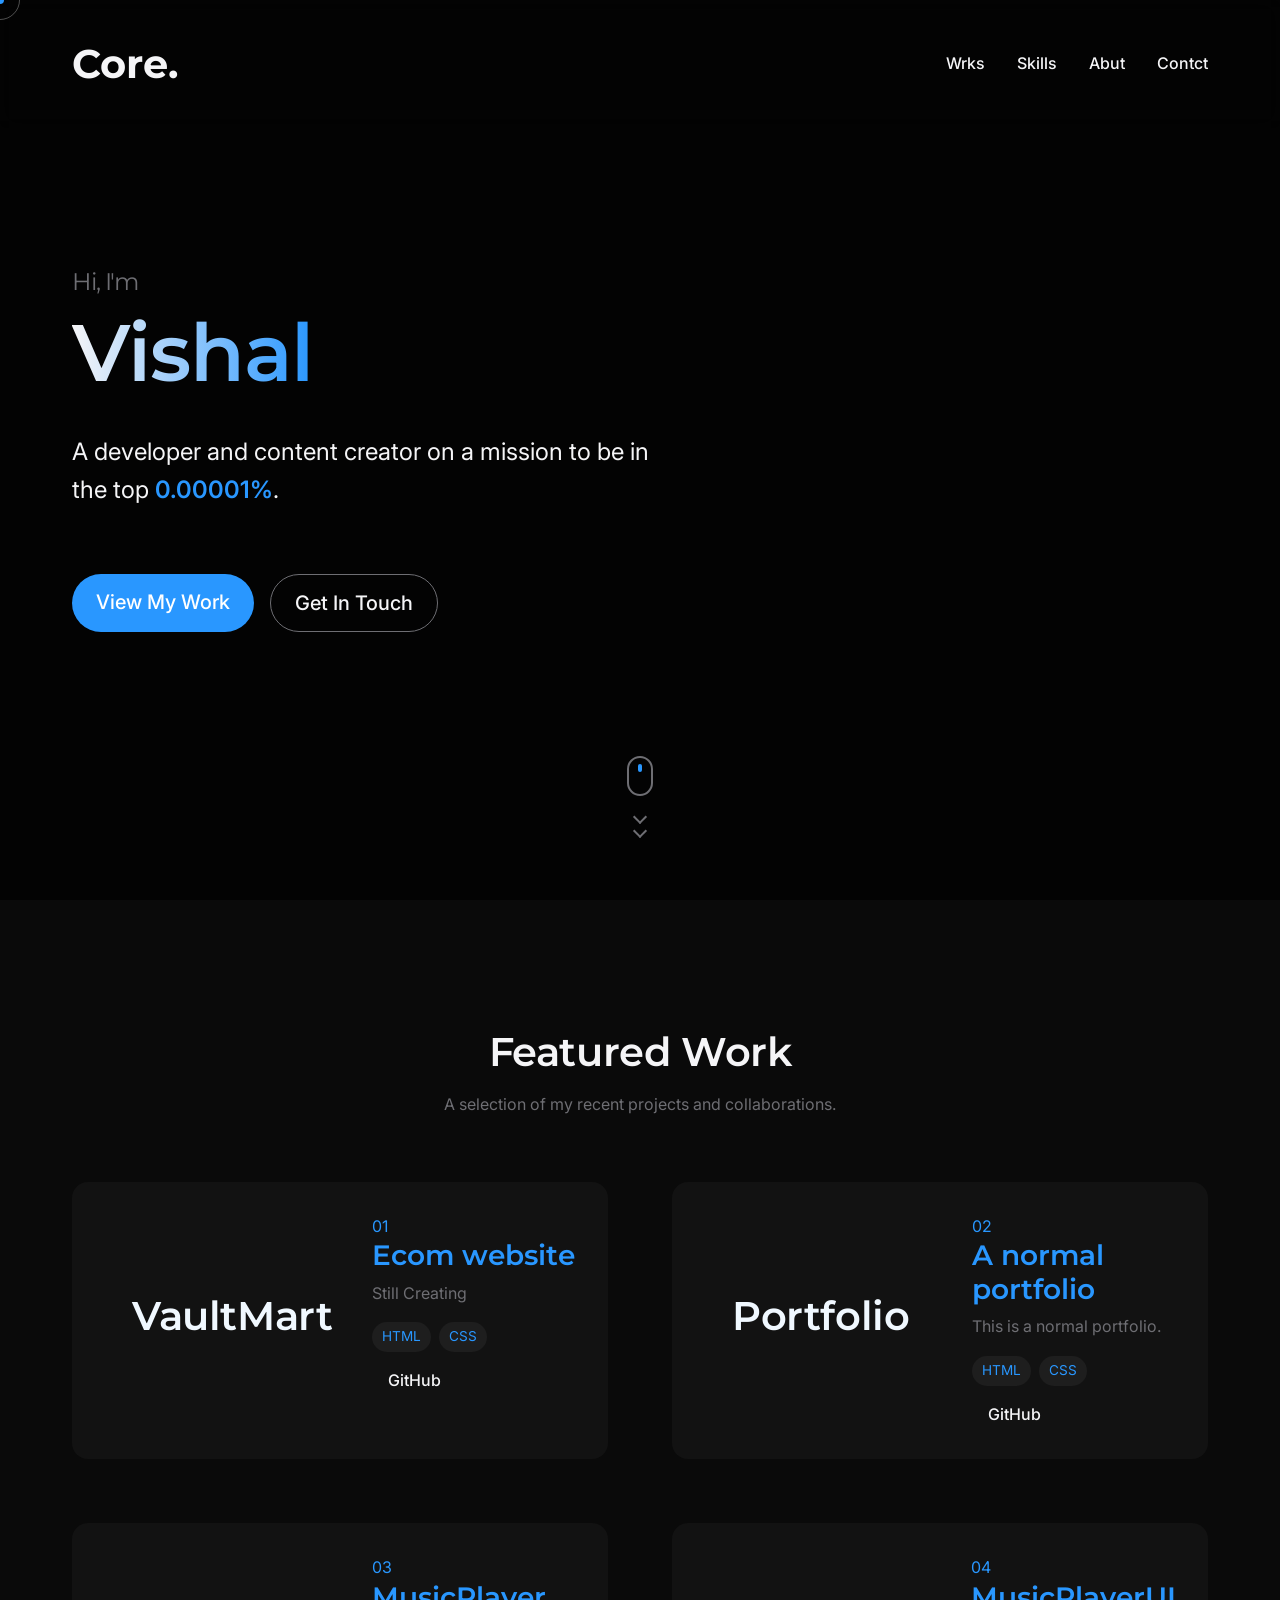
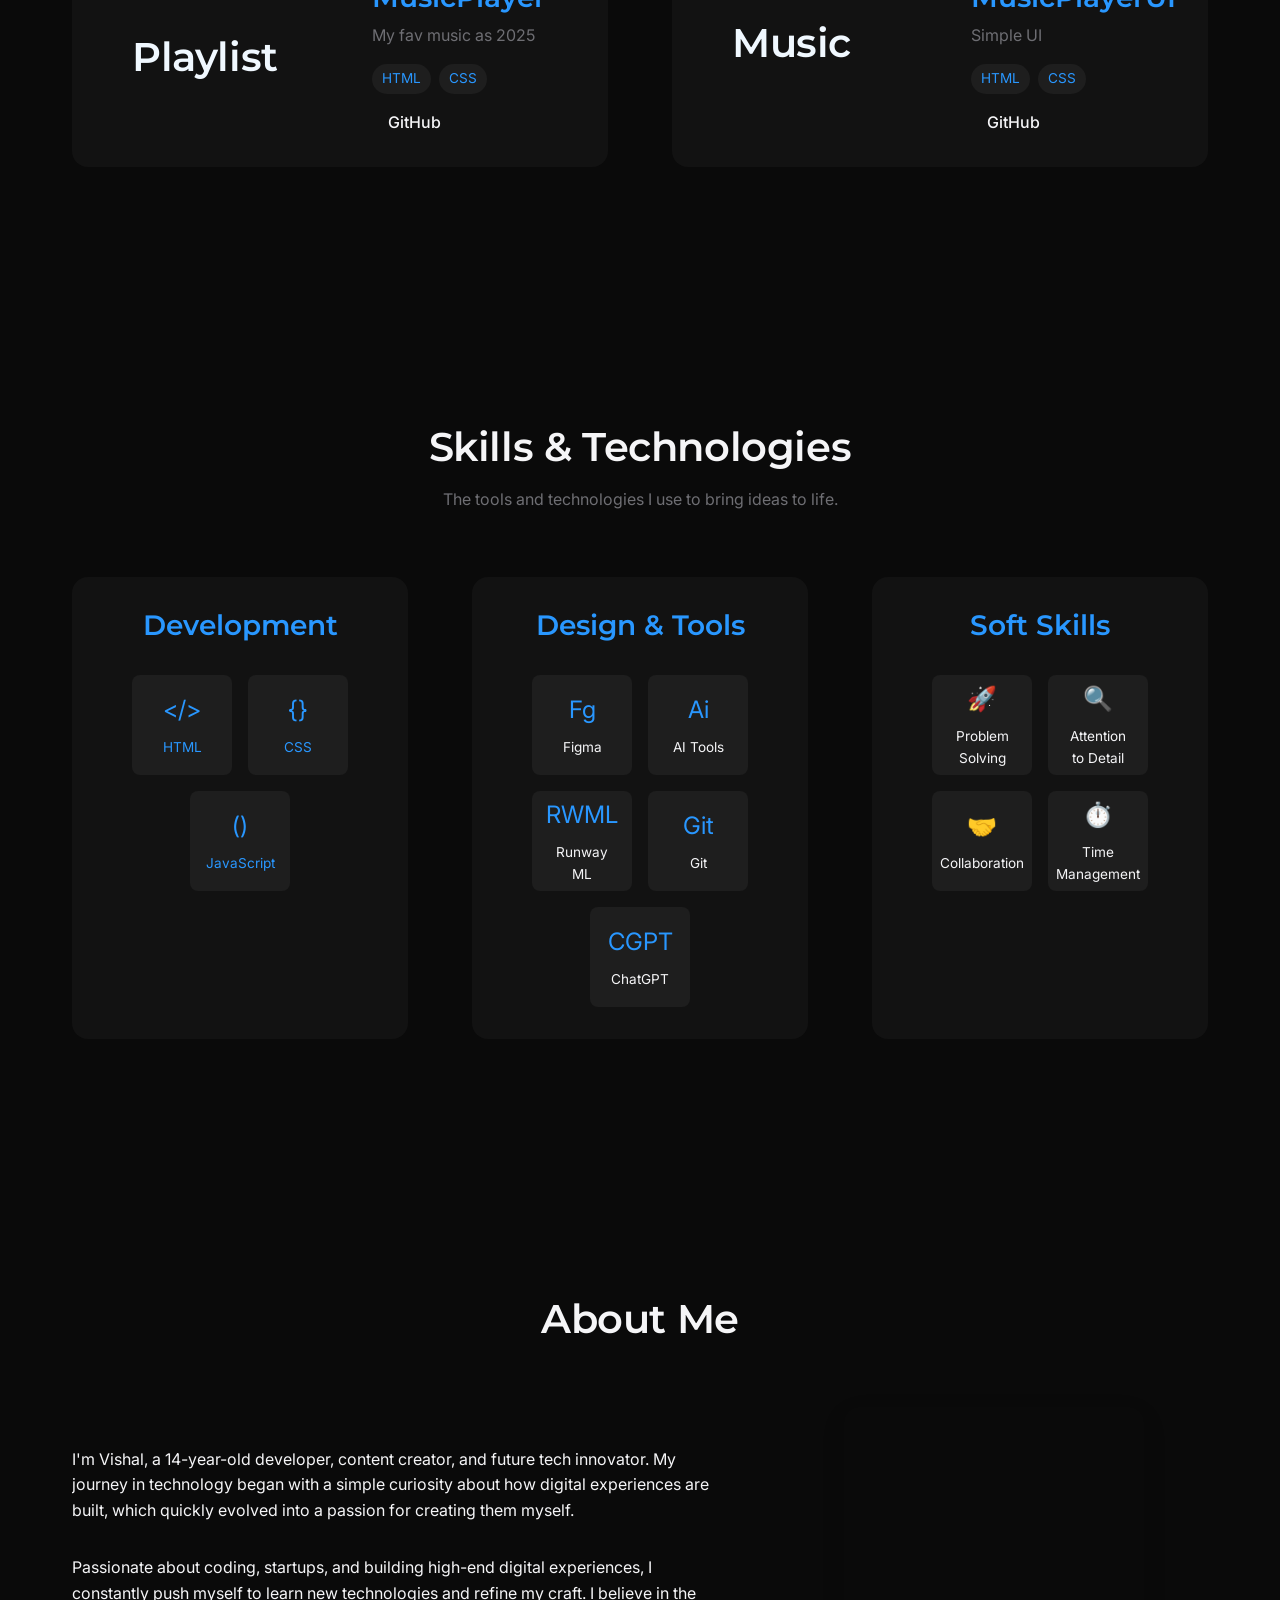
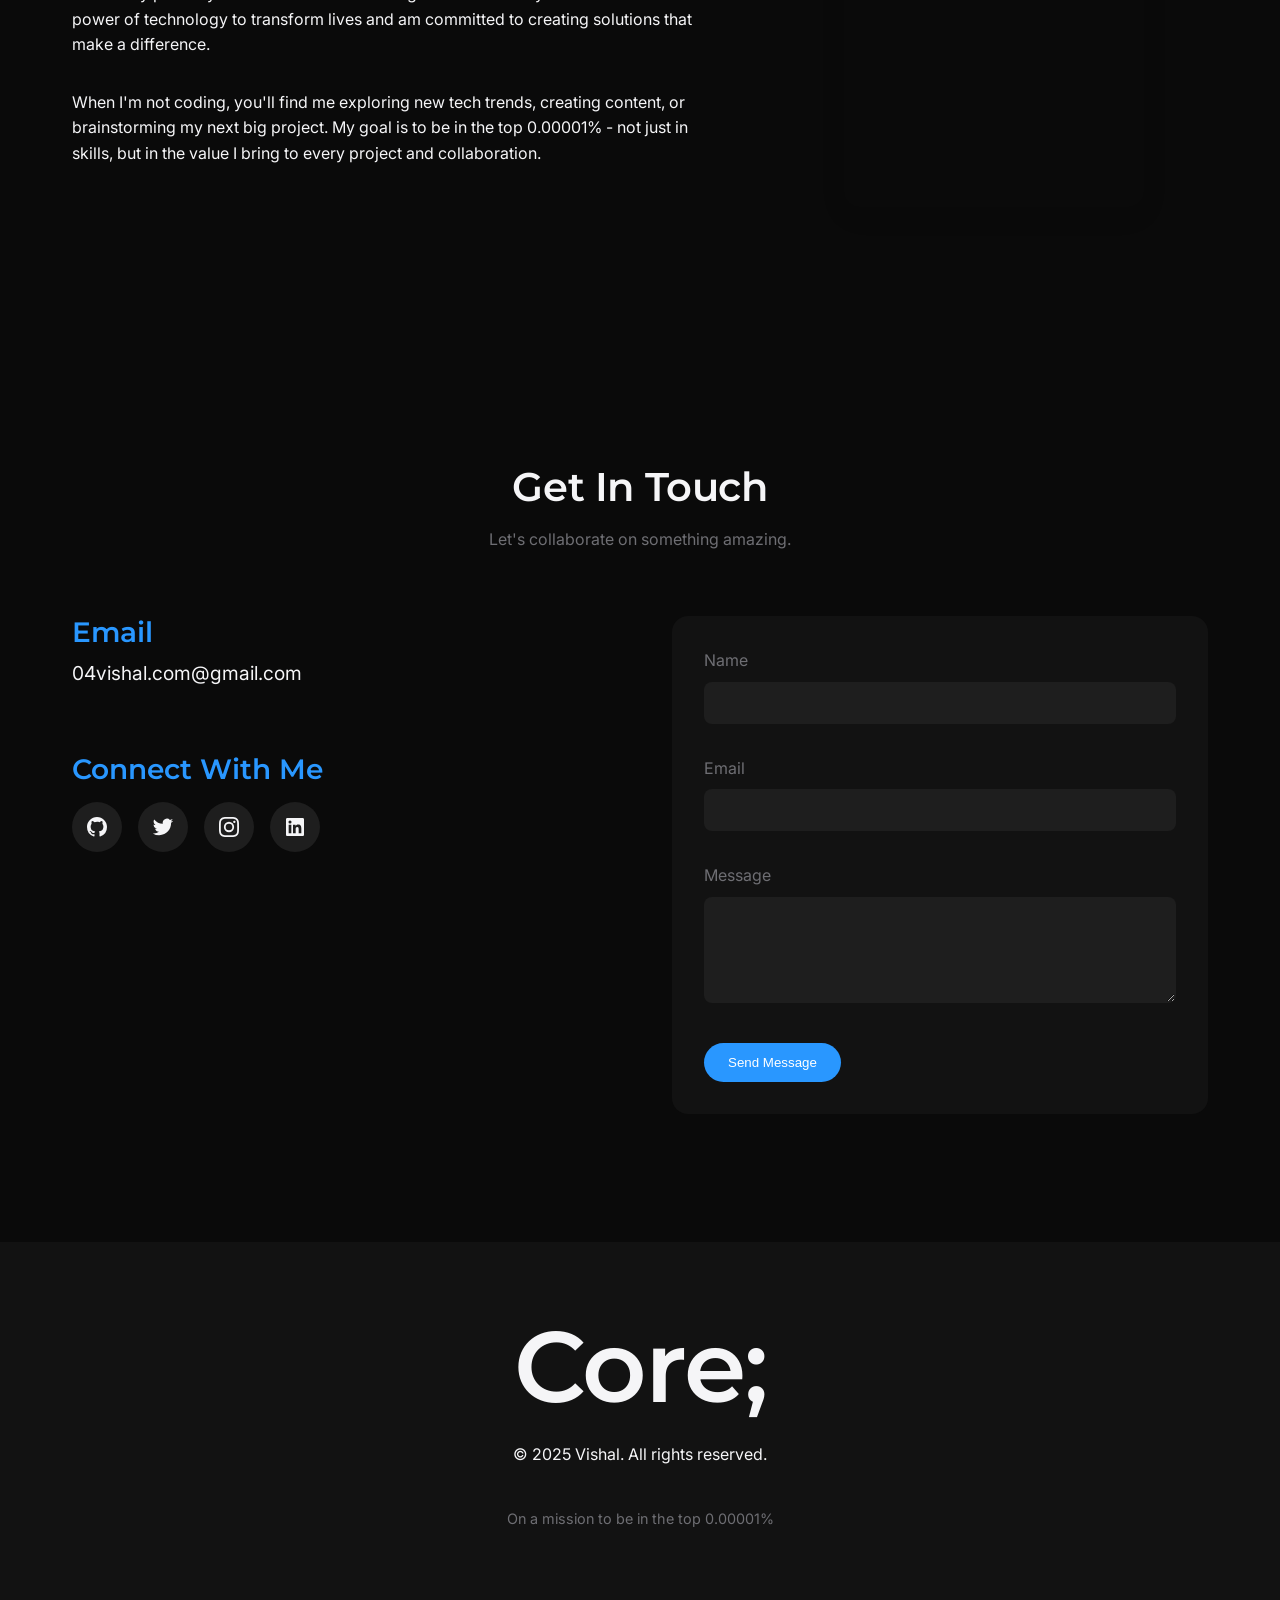
==== commit 8ecba760: "fs" ====
--- a/index.html
+++ b/index.html
@@ -381,7 +381,7 @@
         </section>
     </main>
     <footer class="footer">
-        <h1 class="footterr" style="font-size: 120px; text-align: center;">Core;<i class="ri-honor-of-kings-fill"></i></h1>
+        <h1 class="footterr" style="font-size: 100px; text-align: center;">Core;<i class="ri-honor-of-kings-fill"></i></h1>
         <div class="container">
             <div class="footer-content">
                 <p>&copy; 2025 Vishal. All rights reserved.</p>
